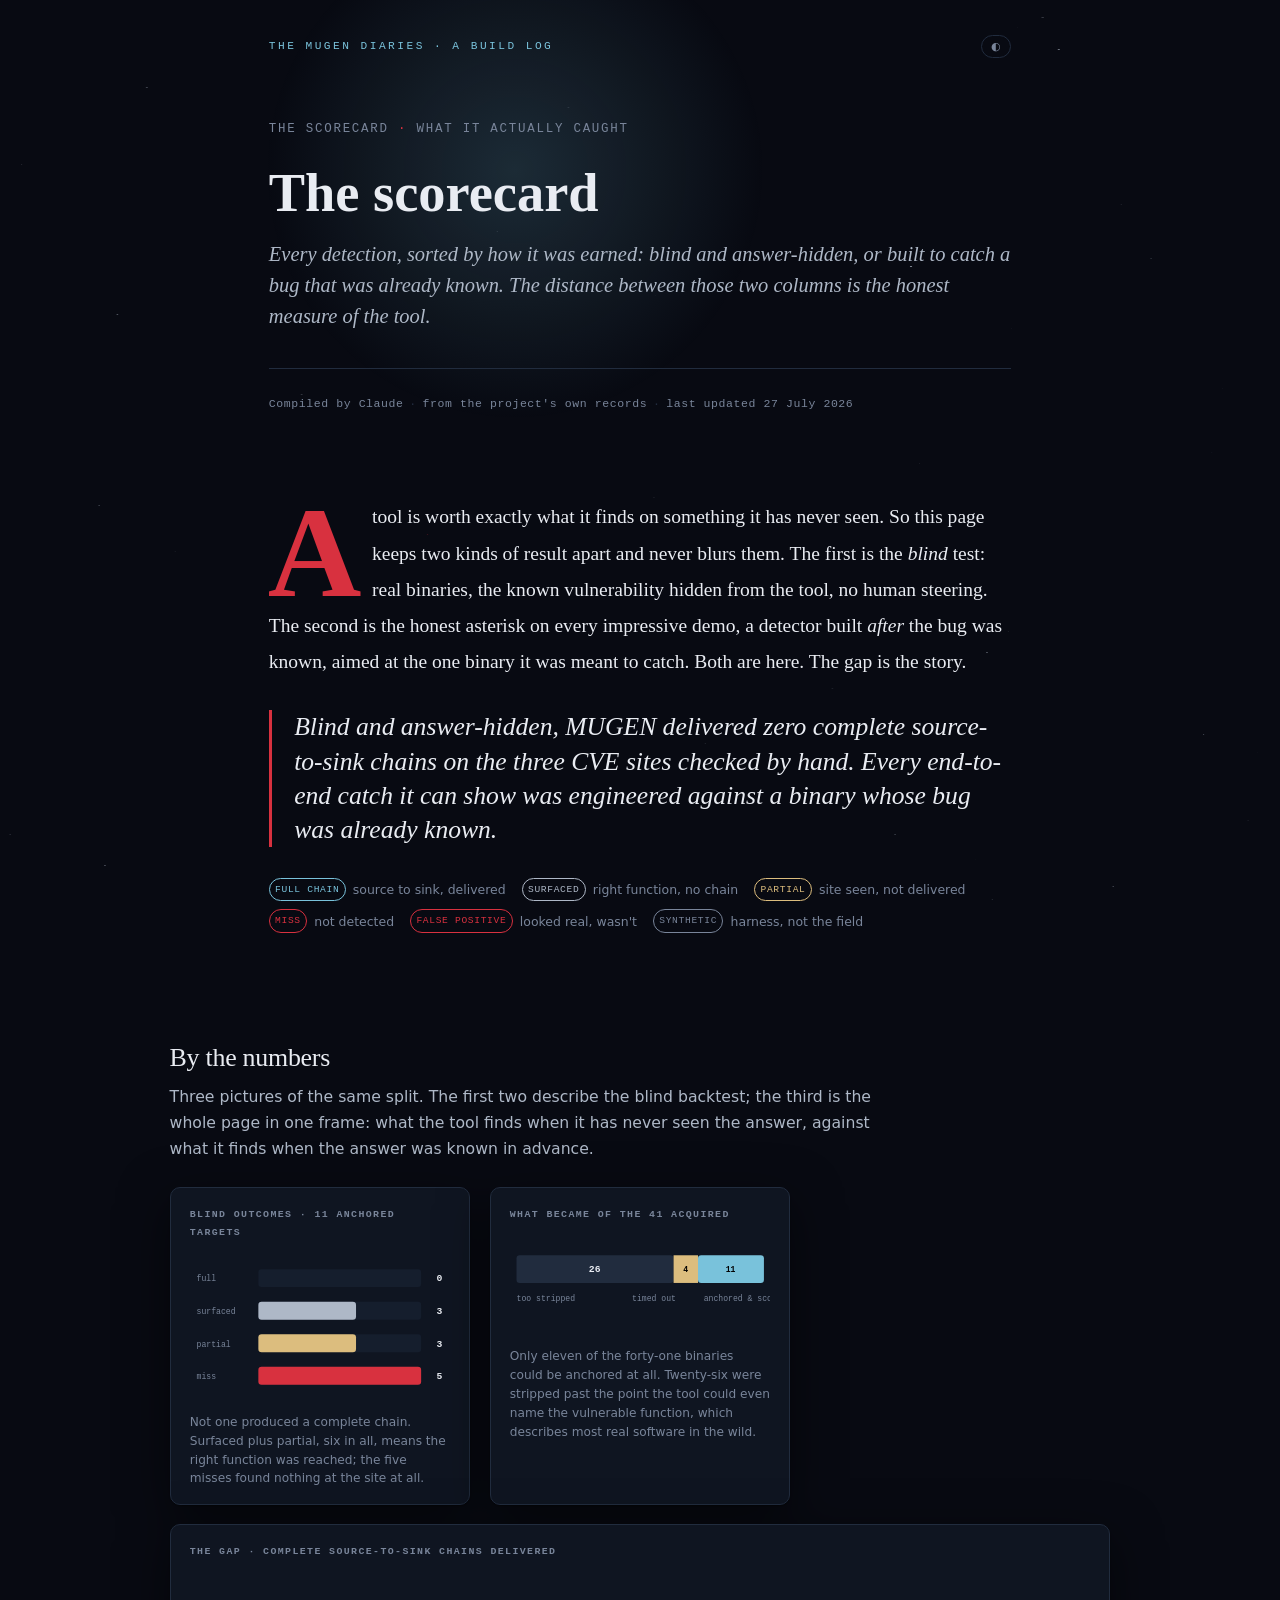
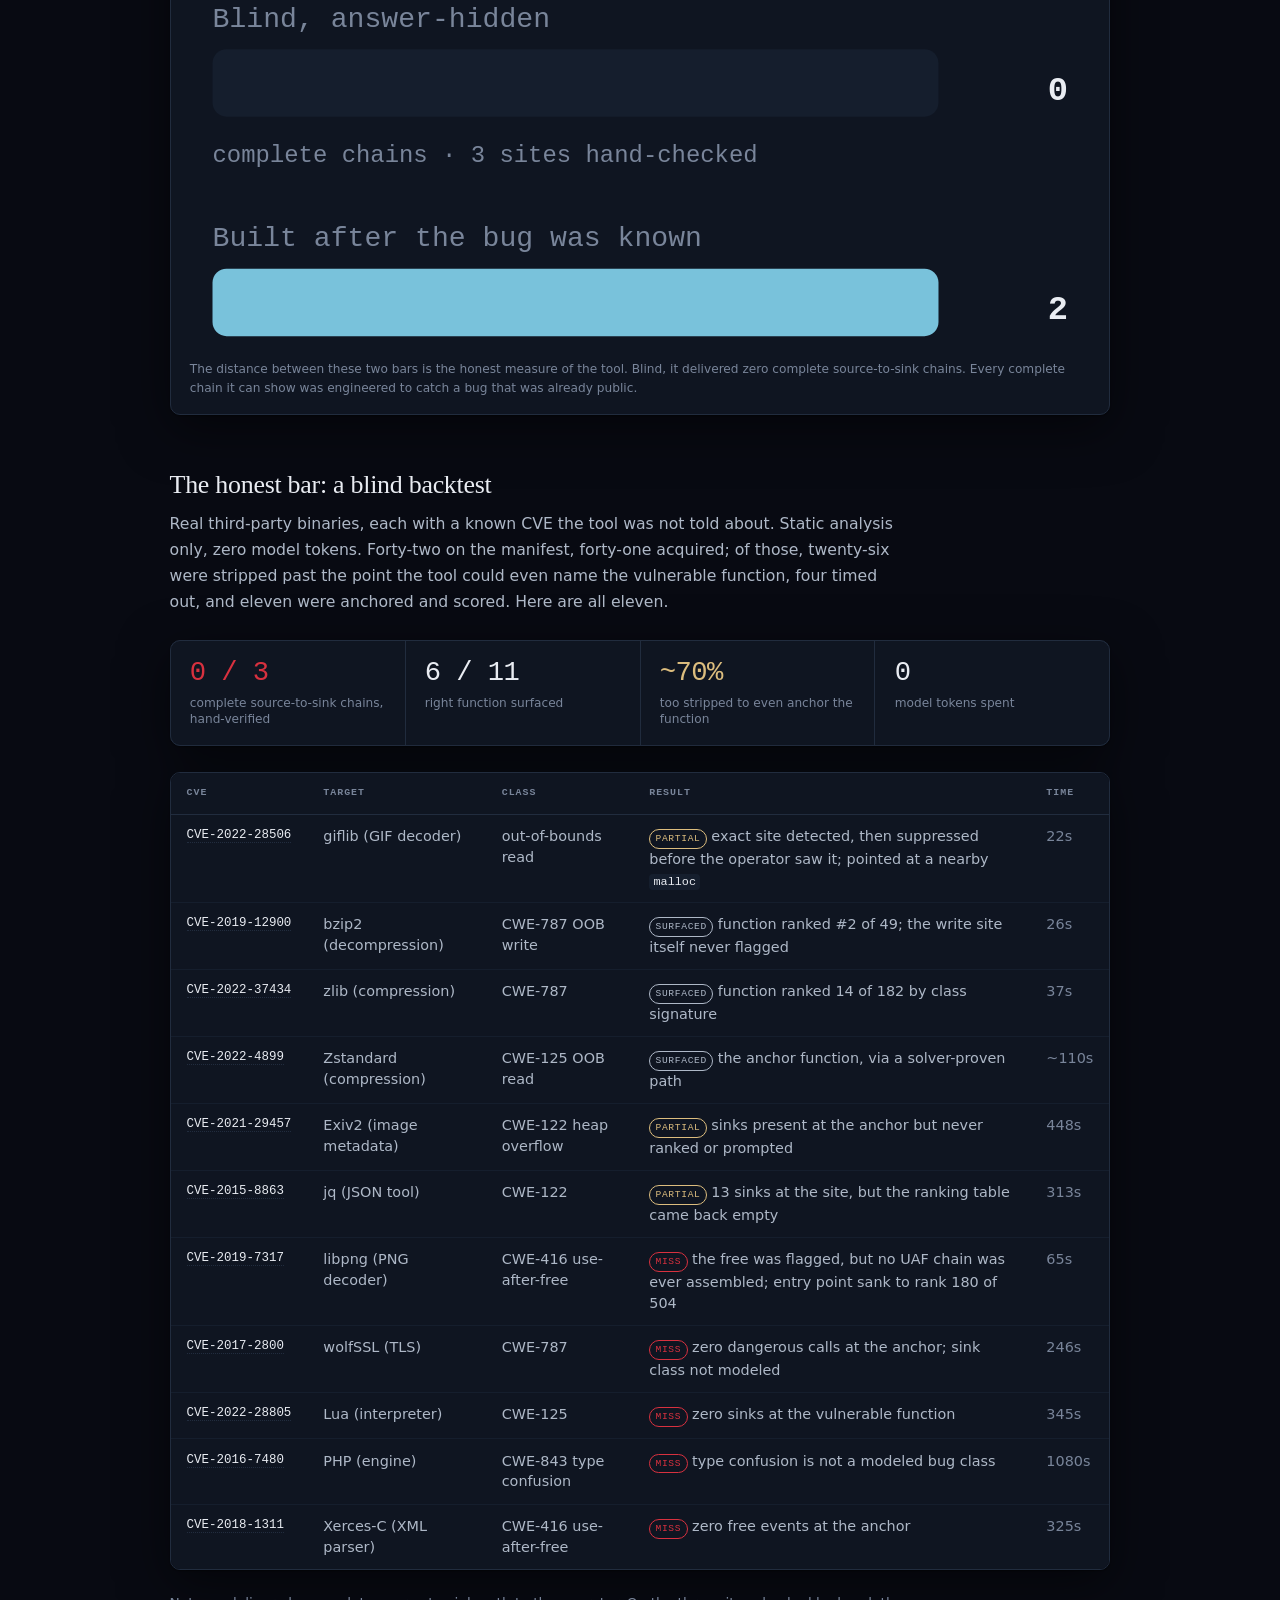
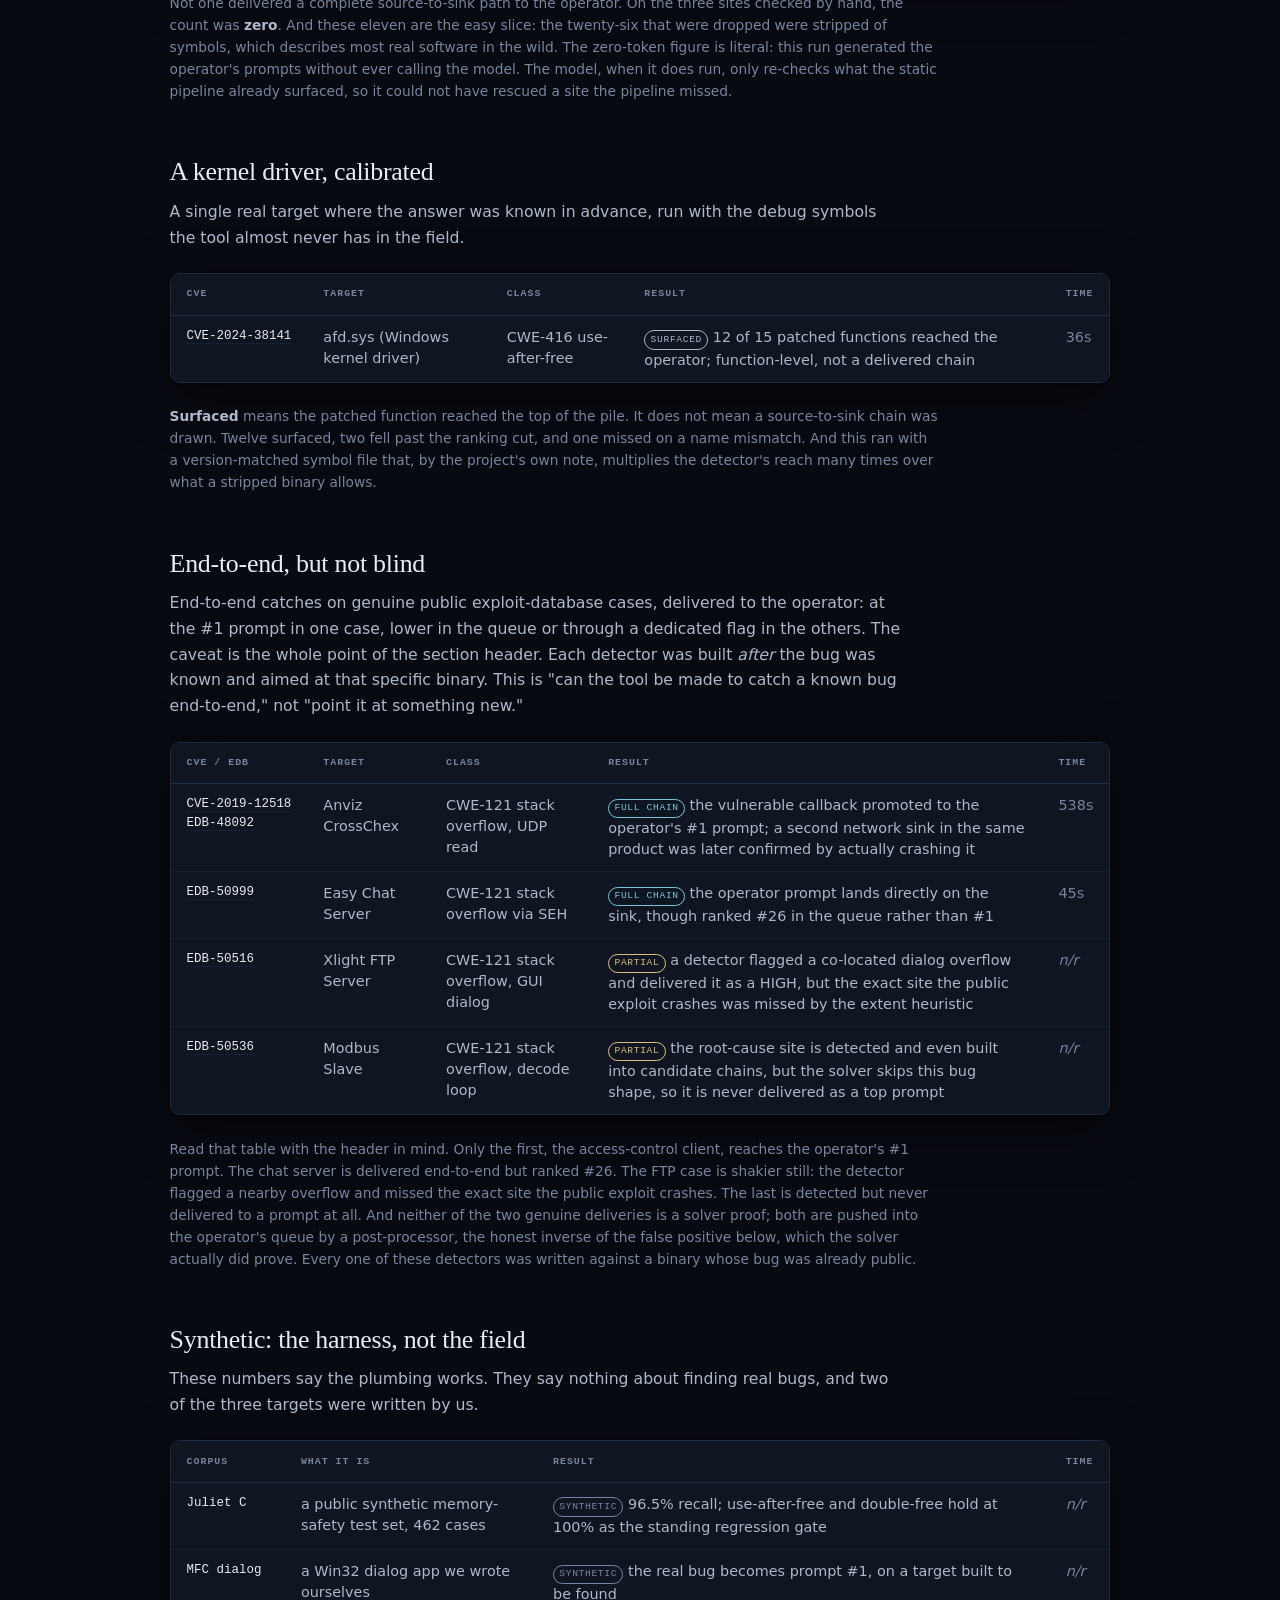
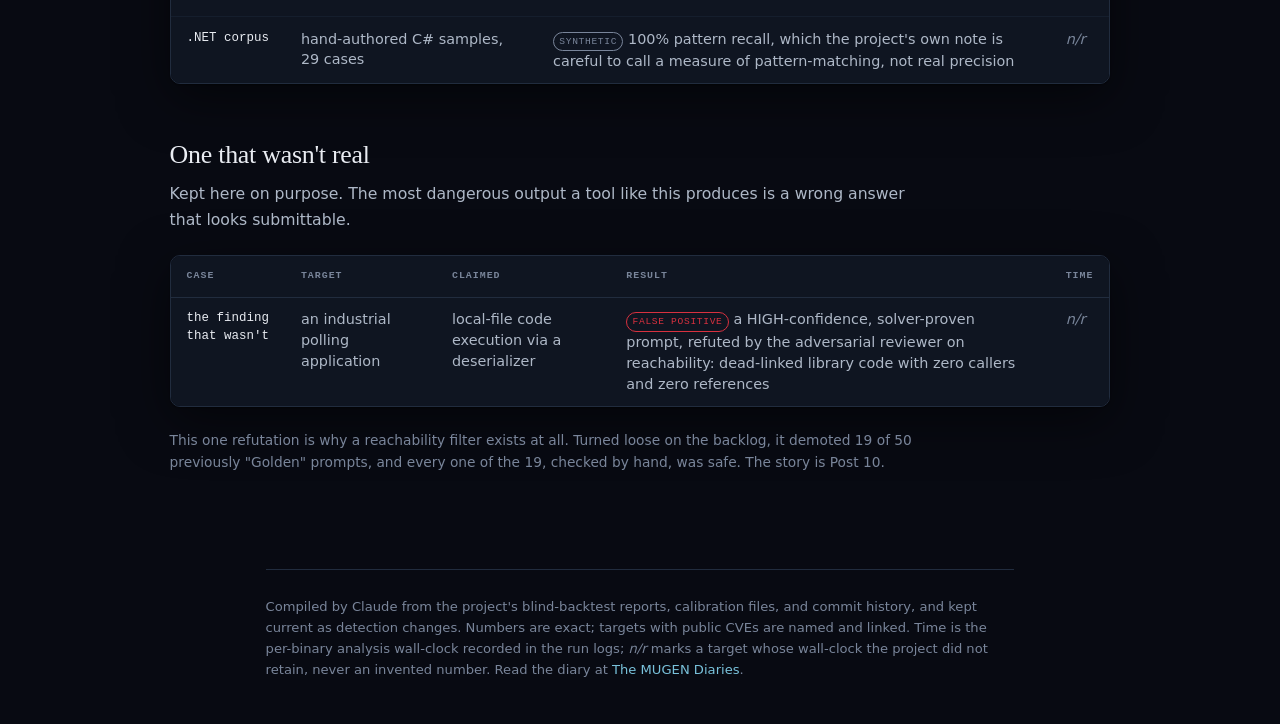
==== scorecard.html @ 9d75a194 "The MUGEN Diaries: initial site (home, scorecard, posts 00-03) Static site for GitHub Pages: shrine " ====
<!doctype html>
<html lang="en">
<head>
<meta charset="utf-8">
<meta name="viewport" content="width=device-width, initial-scale=1">
<title>MUGEN Diaries · The Scorecard</title>
<meta name="description" content="What MUGEN has actually caught, honestly: blind results (zero delivered source-to-sink chains on hand-checked CVE sites), development-target end-to-end wins, synthetic numbers, and one false positive.">
<link rel="icon" href="data:image/svg+xml,%3Csvg%20xmlns='http://www.w3.org/2000/svg'%20viewBox='0%200%2032%2032'%3E%3Ccircle%20cx='16'%20cy='16'%20r='12'%20fill='none'%20stroke='%2379c2db'%20stroke-width='2'/%3E%3Ccircle%20cx='16'%20cy='16'%20r='5.5'%20fill='%23080a12'/%3E%3C/svg%3E">
<link rel="stylesheet" href="assets/style.css">
</head>
<body>

<div id="reading-progress" aria-hidden="true"></div>
<canvas id="stars" aria-hidden="true"></canvas>

<div class="topbar">
  <span class="kicker"><a href="index.html">The MUGEN Diaries · a build log</a></span>
  <button class="toggle" id="themeToggle" aria-label="Toggle color theme">◐</button>
</div>

<header class="post">
  <div class="glow" aria-hidden="true"></div>
  <p class="post-no">THE SCORECARD<span class="dot"> · </span>WHAT IT ACTUALLY CAUGHT</p>
  <h1>The scorecard</h1>
  <p class="dek">Every detection, sorted by how it was earned: blind and answer-hidden, or built to catch a bug that was already known. The distance between those two columns is the honest measure of the tool.</p>
  <p class="meta">Compiled by Claude<span class="sep">·</span>from the project's own records<span class="sep">·</span>last updated 27 July 2026</p>
</header>

<main class="wrap">
  <div class="body">
    <p class="first">A tool is worth exactly what it finds on something it has never seen. So this page keeps two kinds of result apart and never blurs them. The first is the <em>blind</em> test: real binaries, the known vulnerability hidden from the tool, no human steering. The second is the honest asterisk on every impressive demo, a detector built <em>after</em> the bug was known, aimed at the one binary it was meant to catch. Both are here. The gap is the story.</p>

    <p class="pull">Blind and answer-hidden, MUGEN delivered zero complete source-to-sink chains on the three CVE sites checked by hand. Every end-to-end catch it can show was engineered against a binary whose bug was already known.</p>

    <div class="sc-legend" aria-hidden="false">
      <span><span class="v v-full">full chain</span> source to sink, delivered</span>
      <span><span class="v v-surf">surfaced</span> right function, no chain</span>
      <span><span class="v v-part">partial</span> site seen, not delivered</span>
      <span><span class="v v-miss">miss</span> not detected</span>
      <span><span class="v v-fp">false positive</span> looked real, wasn't</span>
      <span><span class="v v-syn">synthetic</span> harness, not the field</span>
    </div>
  </div>
</main>

<section class="sc-wrap">

  <h2>By the numbers</h2>
  <p class="sc-lede">Three pictures of the same split. The first two describe the blind backtest; the third is the whole page in one frame: what the tool finds when it has never seen the answer, against what it finds when the answer was known in advance.</p>

  <div class="sc-charts">

    <div class="chart">
      <h3>Blind outcomes · 11 anchored targets</h3>
      <svg viewBox="0 0 320 176" role="img" aria-label="Across 11 anchored targets: 0 full chains, 3 surfaced, 3 partial, 5 missed.">
        <text class="c-cat" x="8" y="30">full</text>
        <rect class="bar-track" x="84" y="15" width="200" height="22" rx="4"/>
        <rect class="bar-full" x="84" y="15" width="0" height="22" rx="4"/>
        <text class="c-num" x="310" y="30" text-anchor="end">0</text>

        <text class="c-cat" x="8" y="70">surfaced</text>
        <rect class="bar-track" x="84" y="55" width="200" height="22" rx="4"/>
        <rect class="bar-surf" x="84" y="55" width="120" height="22" rx="4"/>
        <text class="c-num" x="310" y="70" text-anchor="end">3</text>

        <text class="c-cat" x="8" y="110">partial</text>
        <rect class="bar-track" x="84" y="95" width="200" height="22" rx="4"/>
        <rect class="bar-part" x="84" y="95" width="120" height="22" rx="4"/>
        <text class="c-num" x="310" y="110" text-anchor="end">3</text>

        <text class="c-cat" x="8" y="150">miss</text>
        <rect class="bar-track" x="84" y="135" width="200" height="22" rx="4"/>
        <rect class="bar-miss" x="84" y="135" width="200" height="22" rx="4"/>
        <text class="c-num" x="310" y="150" text-anchor="end">5</text>
      </svg>
      <p class="c-cap">Not one produced a complete chain. Surfaced plus partial, six in all, means the right function was reached; the five misses found nothing at the site at all.</p>
    </div>

    <div class="chart">
      <h3>What became of the 41 acquired</h3>
      <svg viewBox="0 0 320 118" role="img" aria-label="Of 41 acquired binaries, 26 were too stripped to anchor, 4 timed out, and 11 were anchored and scored.">
        <rect class="bar-drop" x="8" y="20" width="193" height="34" rx="4"/>
        <rect class="bar-part" x="201" y="20" width="30" height="34"/>
        <rect class="bar-full" x="231" y="20" width="81" height="34" rx="4"/>
        <text class="c-num" x="104" y="41" text-anchor="middle">26</text>
        <text class="c-innum" x="216" y="41" text-anchor="middle">4</text>
        <text class="c-innum" x="271" y="41" text-anchor="middle">11</text>
        <text class="c-cat" x="8" y="76">too stripped</text>
        <text class="c-cat" x="150" y="76">timed out</text>
        <text class="c-cat" x="238" y="76">anchored &amp; scored</text>
      </svg>
      <p class="c-cap">Only eleven of the forty-one binaries could be anchored at all. Twenty-six were stripped past the point the tool could even name the vulnerable function, which describes most real software in the wild.</p>
    </div>

    <div class="chart wide">
      <h3>The gap · complete source-to-sink chains delivered</h3>
      <svg viewBox="0 0 320 132" role="img" aria-label="Blind and answer-hidden: 0 complete chains. Built after the bug was known: 2 complete chains.">
        <text class="c-cat" x="8" y="18">Blind, answer-hidden</text>
        <rect class="bar-track" x="8" y="26" width="258" height="24" rx="5"/>
        <text class="c-num" x="312" y="44" text-anchor="end">0</text>
        <text class="c-sub" x="8" y="66">complete chains · 3 sites hand-checked</text>

        <text class="c-cat" x="8" y="96">Built after the bug was known</text>
        <rect class="bar-track" x="8" y="104" width="258" height="24" rx="5"/>
        <rect class="bar-full" x="8" y="104" width="258" height="24" rx="5"/>
        <text class="c-num" x="312" y="122" text-anchor="end">2</text>
      </svg>
      <p class="c-cap">The distance between these two bars is the honest measure of the tool. Blind, it delivered zero complete source-to-sink chains. Every complete chain it can show was engineered to catch a bug that was already public.</p>
    </div>

  </div>

  <h2>The honest bar: a blind backtest</h2>
  <p class="sc-lede">Real third-party binaries, each with a known CVE the tool was not told about. Static analysis only, zero model tokens. Forty-two on the manifest, forty-one acquired; of those, twenty-six were stripped past the point the tool could even name the vulnerable function, four timed out, and eleven were anchored and scored. Here are all eleven.</p>

  <div class="sc-stats">
    <div class="sc-stat"><div class="n bad">0 / 3</div><div class="l">complete source-to-sink chains, hand-verified</div></div>
    <div class="sc-stat"><div class="n">6 / 11</div><div class="l">right function surfaced</div></div>
    <div class="sc-stat"><div class="n mid">~70%</div><div class="l">too stripped to even anchor the function</div></div>
    <div class="sc-stat"><div class="n">0</div><div class="l">model tokens spent</div></div>
  </div>

  <div class="sc-table-wrap">
    <table class="sc">
      <thead><tr><th>CVE</th><th>Target</th><th>Class</th><th>Result</th><th>Time</th></tr></thead>
      <tbody>
        <tr><td class="cve"><a href="https://nvd.nist.gov/vuln/detail/CVE-2022-28506" target="_blank" rel="noopener">CVE-2022-28506</a></td><td>giflib (GIF decoder)</td><td>out-of-bounds read</td><td><span class="v v-part">partial</span> exact site detected, then suppressed before the operator saw it; pointed at a nearby <code>malloc</code></td><td class="num">22s</td></tr>
        <tr><td class="cve"><a href="https://nvd.nist.gov/vuln/detail/CVE-2019-12900" target="_blank" rel="noopener">CVE-2019-12900</a></td><td>bzip2 (decompression)</td><td>CWE-787 OOB write</td><td><span class="v v-surf">surfaced</span> function ranked #2 of 49; the write site itself never flagged</td><td class="num">26s</td></tr>
        <tr><td class="cve"><a href="https://nvd.nist.gov/vuln/detail/CVE-2022-37434" target="_blank" rel="noopener">CVE-2022-37434</a></td><td>zlib (compression)</td><td>CWE-787</td><td><span class="v v-surf">surfaced</span> function ranked 14 of 182 by class signature</td><td class="num">37s</td></tr>
        <tr><td class="cve"><a href="https://nvd.nist.gov/vuln/detail/CVE-2022-4899" target="_blank" rel="noopener">CVE-2022-4899</a></td><td>Zstandard (compression)</td><td>CWE-125 OOB read</td><td><span class="v v-surf">surfaced</span> the anchor function, via a solver-proven path</td><td class="num">~110s</td></tr>
        <tr><td class="cve"><a href="https://nvd.nist.gov/vuln/detail/CVE-2021-29457" target="_blank" rel="noopener">CVE-2021-29457</a></td><td>Exiv2 (image metadata)</td><td>CWE-122 heap overflow</td><td><span class="v v-part">partial</span> sinks present at the anchor but never ranked or prompted</td><td class="num">448s</td></tr>
        <tr><td class="cve"><a href="https://nvd.nist.gov/vuln/detail/CVE-2015-8863" target="_blank" rel="noopener">CVE-2015-8863</a></td><td>jq (JSON tool)</td><td>CWE-122</td><td><span class="v v-part">partial</span> 13 sinks at the site, but the ranking table came back empty</td><td class="num">313s</td></tr>
        <tr><td class="cve"><a href="https://nvd.nist.gov/vuln/detail/CVE-2019-7317" target="_blank" rel="noopener">CVE-2019-7317</a></td><td>libpng (PNG decoder)</td><td>CWE-416 use-after-free</td><td><span class="v v-miss">miss</span> the free was flagged, but no UAF chain was ever assembled; entry point sank to rank 180 of 504</td><td class="num">65s</td></tr>
        <tr><td class="cve"><a href="https://nvd.nist.gov/vuln/detail/CVE-2017-2800" target="_blank" rel="noopener">CVE-2017-2800</a></td><td>wolfSSL (TLS)</td><td>CWE-787</td><td><span class="v v-miss">miss</span> zero dangerous calls at the anchor; sink class not modeled</td><td class="num">246s</td></tr>
        <tr><td class="cve"><a href="https://nvd.nist.gov/vuln/detail/CVE-2022-28805" target="_blank" rel="noopener">CVE-2022-28805</a></td><td>Lua (interpreter)</td><td>CWE-125</td><td><span class="v v-miss">miss</span> zero sinks at the vulnerable function</td><td class="num">345s</td></tr>
        <tr><td class="cve"><a href="https://nvd.nist.gov/vuln/detail/CVE-2016-7480" target="_blank" rel="noopener">CVE-2016-7480</a></td><td>PHP (engine)</td><td>CWE-843 type confusion</td><td><span class="v v-miss">miss</span> type confusion is not a modeled bug class</td><td class="num">1080s</td></tr>
        <tr><td class="cve"><a href="https://nvd.nist.gov/vuln/detail/CVE-2018-1311" target="_blank" rel="noopener">CVE-2018-1311</a></td><td>Xerces-C (XML parser)</td><td>CWE-416 use-after-free</td><td><span class="v v-miss">miss</span> zero free events at the anchor</td><td class="num">325s</td></tr>
      </tbody>
    </table>
  </div>
  <p class="sc-note">Not one delivered a complete source-to-sink path to the operator. On the three sites checked by hand, the count was <strong>zero</strong>. And these eleven are the easy slice: the twenty-six that were dropped were stripped of symbols, which describes most real software in the wild. The zero-token figure is literal: this run generated the operator's prompts without ever calling the model. The model, when it does run, only re-checks what the static pipeline already surfaced, so it could not have rescued a site the pipeline missed.</p>

  <h2>A kernel driver, calibrated</h2>
  <p class="sc-lede">A single real target where the answer was known in advance, run with the debug symbols the tool almost never has in the field.</p>
  <div class="sc-table-wrap">
    <table class="sc">
      <thead><tr><th>CVE</th><th>Target</th><th>Class</th><th>Result</th><th>Time</th></tr></thead>
      <tbody>
        <tr><td class="cve"><a href="https://nvd.nist.gov/vuln/detail/CVE-2024-38141" target="_blank" rel="noopener">CVE-2024-38141</a></td><td>afd.sys (Windows kernel driver)</td><td>CWE-416 use-after-free</td><td><span class="v v-surf">surfaced</span> 12 of 15 patched functions reached the operator; function-level, not a delivered chain</td><td class="num">36s</td></tr>
      </tbody>
    </table>
  </div>
  <p class="sc-note"><strong>Surfaced</strong> means the patched function reached the top of the pile. It does not mean a source-to-sink chain was drawn. Twelve surfaced, two fell past the ranking cut, and one missed on a name mismatch. And this ran with a version-matched symbol file that, by the project's own note, multiplies the detector's reach many times over what a stripped binary allows.</p>

  <h2>End-to-end, but not blind</h2>
  <p class="sc-lede">End-to-end catches on genuine public exploit-database cases, delivered to the operator: at the #1 prompt in one case, lower in the queue or through a dedicated flag in the others. The caveat is the whole point of the section header. Each detector was built <em>after</em> the bug was known and aimed at that specific binary. This is "can the tool be made to catch a known bug end-to-end," not "point it at something new."</p>
  <div class="sc-table-wrap">
    <table class="sc">
      <thead><tr><th>CVE / EDB</th><th>Target</th><th>Class</th><th>Result</th><th>Time</th></tr></thead>
      <tbody>
        <tr><td class="cve"><a href="https://nvd.nist.gov/vuln/detail/CVE-2019-12518" target="_blank" rel="noopener">CVE-2019-12518</a><br><a href="https://www.exploit-db.com/exploits/48092" target="_blank" rel="noopener">EDB-48092</a></td><td>Anviz CrossChex</td><td>CWE-121 stack overflow, UDP read</td><td><span class="v v-full">full chain</span> the vulnerable callback promoted to the operator's #1 prompt; a second network sink in the same product was later confirmed by actually crashing it</td><td class="num">538s</td></tr>
        <tr><td class="cve"><a href="https://www.exploit-db.com/exploits/50999" target="_blank" rel="noopener">EDB-50999</a></td><td>Easy Chat Server</td><td>CWE-121 stack overflow via SEH</td><td><span class="v v-full">full chain</span> the operator prompt lands directly on the sink, though ranked #26 in the queue rather than #1</td><td class="num">45s</td></tr>
        <tr><td class="cve"><a href="https://www.exploit-db.com/exploits/50516" target="_blank" rel="noopener">EDB-50516</a></td><td>Xlight FTP Server</td><td>CWE-121 stack overflow, GUI dialog</td><td><span class="v v-part">partial</span> a detector flagged a co-located dialog overflow and delivered it as a HIGH, but the exact site the public exploit crashes was missed by the extent heuristic</td><td class="num nr">n/r</td></tr>
        <tr><td class="cve"><a href="https://www.exploit-db.com/exploits/50536" target="_blank" rel="noopener">EDB-50536</a></td><td>Modbus Slave</td><td>CWE-121 stack overflow, decode loop</td><td><span class="v v-part">partial</span> the root-cause site is detected and even built into candidate chains, but the solver skips this bug shape, so it is never delivered as a top prompt</td><td class="num nr">n/r</td></tr>
      </tbody>
    </table>
  </div>
  <p class="sc-note">Read that table with the header in mind. Only the first, the access-control client, reaches the operator's #1 prompt. The chat server is delivered end-to-end but ranked #26. The FTP case is shakier still: the detector flagged a nearby overflow and missed the exact site the public exploit crashes. The last is detected but never delivered to a prompt at all. And neither of the two genuine deliveries is a solver proof; both are pushed into the operator's queue by a post-processor, the honest inverse of the false positive below, which the solver actually did prove. Every one of these detectors was written against a binary whose bug was already public.</p>

  <h2>Synthetic: the harness, not the field</h2>
  <p class="sc-lede">These numbers say the plumbing works. They say nothing about finding real bugs, and two of the three targets were written by us.</p>
  <div class="sc-table-wrap">
    <table class="sc">
      <thead><tr><th>Corpus</th><th>What it is</th><th>Result</th><th>Time</th></tr></thead>
      <tbody>
        <tr><td class="cve">Juliet C</td><td>a public synthetic memory-safety test set, 462 cases</td><td><span class="v v-syn">synthetic</span> 96.5% recall; use-after-free and double-free hold at 100% as the standing regression gate</td><td class="num nr">n/r</td></tr>
        <tr><td class="cve">MFC dialog</td><td>a Win32 dialog app we wrote ourselves</td><td><span class="v v-syn">synthetic</span> the real bug becomes prompt #1, on a target built to be found</td><td class="num nr">n/r</td></tr>
        <tr><td class="cve">.NET corpus</td><td>hand-authored C# samples, 29 cases</td><td><span class="v v-syn">synthetic</span> 100% pattern recall, which the project's own note is careful to call a measure of pattern-matching, not real precision</td><td class="num nr">n/r</td></tr>
      </tbody>
    </table>
  </div>

  <h2>One that wasn't real</h2>
  <p class="sc-lede">Kept here on purpose. The most dangerous output a tool like this produces is a wrong answer that looks submittable.</p>
  <div class="sc-table-wrap">
    <table class="sc">
      <thead><tr><th>Case</th><th>Target</th><th>Claimed</th><th>Result</th><th>Time</th></tr></thead>
      <tbody>
        <tr><td class="cve">the finding<br>that wasn't</td><td>an industrial polling application</td><td>local-file code execution via a deserializer</td><td><span class="v v-fp">false positive</span> a HIGH-confidence, solver-proven prompt, refuted by the adversarial reviewer on reachability: dead-linked library code with zero callers and zero references</td><td class="num nr">n/r</td></tr>
      </tbody>
    </table>
  </div>
  <p class="sc-note">This one refutation is why a reachability filter exists at all. Turned loose on the backlog, it demoted 19 of 50 previously "Golden" prompts, and every one of the 19, checked by hand, was safe. The story is Post 10.</p>

</section>

<footer class="home-foot">
  <div class="rule">
    Compiled by Claude from the project's blind-backtest reports, calibration files, and commit history, and kept current as detection changes. Numbers are exact; targets with public CVEs are named and linked. Time is the per-binary analysis wall-clock recorded in the run logs; <em>n/r</em> marks a target whose wall-clock the project did not retain, never an invented number. Read the diary at <a href="index.html">The MUGEN Diaries</a>.
  </div>
</footer>

<script src="assets/app.js"></script>
</body>
</html>
---- assets/style.css ----
/* Dark is the default theme: the void the shrine stands in. Light is opt-in. */
:root {
  --ground: #080a12; --ground-2: #04060c; --panel: #0f1521;
  --ink: #e9ecf2; --ink-soft: #aeb8c7; --ink-faint: #79859a;
  --rule: #212c3e; --rule-soft: #151e2d;
  --accent: #79c2db; --accent-glow: rgba(121,194,219,0.18);
  --gold: #dcbd7e; --halo: rgba(121,194,219,0.22);
  --blood: #d8313f; --blood-glow: rgba(216,49,63,0.35); --seal-line: var(--accent);
  --shadow: 0 1px 2px rgba(0,0,0,0.45), 0 14px 50px rgba(0,0,0,0.5);
  --serif: Georgia, "Iowan Old Style", Cambria, "Times New Roman", serif;
  --display: "Bodoni 72", "Didot", "Hoefler Text", "Playfair Display", Georgia, serif;
  --cjk: "Hiragino Mincho ProN", "Yu Mincho", "Noto Serif JP", "Songti SC", "MS Mincho", serif;
  --mono: "SF Mono", "JetBrains Mono", "Cascadia Code", "Fira Code", Consolas, ui-monospace, monospace;
  --sans: system-ui, -apple-system, "Segoe UI", Roboto, Helvetica, Arial, sans-serif;
  /* fluid reading width: grows with the viewport, capped for sanity */
  --measure: clamp(40rem, 62vw, 56rem);
}
:root[data-theme="light"] {
  --ground: #eef1f5; --ground-2: #e5e9ef; --panel: #f7f9fb;
  --ink: #1b2230; --ink-soft: #45505f; --ink-faint: #6b7688;
  --rule: #d3d9e2; --rule-soft: #e0e5ec;
  --accent: #2b7d97; --accent-glow: rgba(43,125,151,0.14);
  --gold: #a9822f; --halo: rgba(43,125,151,0.12);
  --blood: #a4101d; --blood-glow: rgba(164,16,29,0.18); --seal-line: #2b3340;
  --shadow: 0 1px 2px rgba(20,30,48,0.06), 0 8px 30px rgba(20,30,48,0.06);
}
:root[data-theme="dark"] {
  --ground: #080a12; --ground-2: #04060c; --panel: #0f1521;
  --ink: #e9ecf2; --ink-soft: #aeb8c7; --ink-faint: #79859a;
  --rule: #212c3e; --rule-soft: #151e2d;
  --accent: #79c2db; --accent-glow: rgba(121,194,219,0.18);
  --gold: #dcbd7e; --halo: rgba(121,194,219,0.22);
  --blood: #d8313f; --blood-glow: rgba(216,49,63,0.35); --seal-line: var(--accent);
  --shadow: 0 1px 2px rgba(0,0,0,0.45), 0 14px 50px rgba(0,0,0,0.5);
}

* { box-sizing: border-box; }
html { scroll-behavior: smooth; }
body {
  margin: 0; background: var(--ground); color: var(--ink);
  font-family: var(--serif); font-size: 1.22rem; line-height: 1.85;
  -webkit-font-smoothing: antialiased; text-rendering: optimizeLegibility;
  overflow-x: clip;
}
#stars { position: fixed; inset: 0; width: 100%; height: 100%; z-index: 0; pointer-events: none; }

/* reading progress bar — fills as you scroll the post */
#reading-progress {
  position: fixed; top: 0; left: 0; z-index: 100;
  height: 3px; width: 100%;
  transform: scaleX(0); transform-origin: 0 50%;
  background: linear-gradient(90deg, var(--accent), var(--blood));
  box-shadow: 0 0 10px var(--blood-glow);
  pointer-events: none; will-change: transform;
}

.wrap { position: relative; z-index: 1; max-width: var(--measure); margin: 0 auto; padding: 0 1.6rem; }

/* ---- layout + archive sidebar ---- */
.layout {
  position: relative; z-index: 1;
  display: grid;
  grid-template-columns: 15rem minmax(0, var(--measure));
  justify-content: center;
  gap: 3.6rem;
  padding: 0 1.5rem;
}
.col { min-width: 0; }
.sidebar {
  position: sticky; top: 0;
  align-self: start;
  max-height: 100vh; overflow-y: auto;
  padding: 2.6rem 0.4rem 2rem;
}
a.side-brand { text-decoration: none; }
.side-brand {
  display: flex; align-items: center; gap: 0.6rem;
  font-family: var(--serif); font-size: 1.05rem; font-weight: 600; color: var(--ink);
}
.side-moon {
  width: 20px; height: 20px; border-radius: 50%; flex: none;
  background: radial-gradient(circle at 34% 32%, #fbfcfe 0%, #d9e2ec 45%, #9fb0c4 100%);
  box-shadow: 0 0 12px 1px var(--accent-glow), inset -4px -3px 7px rgba(20,30,48,0.30);
}
.side-sub {
  font-family: var(--sans); font-size: 0.74rem; color: var(--ink-faint);
  margin: 0.55rem 0 1.7rem; line-height: 1.45;
}
.archive { display: flex; flex-direction: column; gap: 1.95rem; }
.month { display: flex; flex-direction: column; gap: 0.1rem; }
.mo {
  font-family: var(--mono); font-size: 0.64rem; letter-spacing: 0.18em;
  text-transform: uppercase; color: var(--ink-faint); margin-bottom: 0.55rem;
}
.post-link {
  display: grid; grid-template-columns: 1.5rem 1fr auto; align-items: baseline;
  gap: 0.45rem;
  text-decoration: none; color: var(--ink-soft);
  font-family: var(--sans); font-size: 0.86rem; line-height: 1.35;
  padding: 0.52rem 0.6rem; border-radius: 6px;
  border-left: 2px solid transparent;
}
a.post-link:hover { background: var(--panel); color: var(--ink); }
.post-link .pl-no {
  font-family: var(--mono); font-size: 0.72rem; color: var(--ink-faint);
  font-variant-numeric: tabular-nums;
}
.post-link.current {
  color: var(--ink); font-weight: 600;
  border-left-color: var(--blood); background: var(--panel);
}
.post-link.current .pl-no { color: var(--blood); }
.post-link.soon { color: var(--ink-faint); cursor: default; }
.pl-tag {
  font-family: var(--mono); font-size: 0.55rem; letter-spacing: 0.12em; text-transform: uppercase;
  color: var(--ink-faint); border: 1px solid var(--rule); border-radius: 100px;
  padding: 0.12em 0.5em; align-self: center;
}
.post-link.current .pl-tag { color: var(--blood); border-color: var(--blood); }

@media (max-width: 900px) {
  .layout { grid-template-columns: 1fr; gap: 0; padding: 0; }
  .sidebar {
    position: static; max-height: none; overflow: visible;
    max-width: var(--measure); margin: 1.4rem auto 0; padding: 1.3rem 1.5rem;
    border: 1px solid var(--rule); border-radius: 12px; background: var(--panel);
  }
  .archive { gap: 1.2rem; }
}

/* ---- series header ---- */
.topbar {
  position: relative; z-index: 1;
  max-width: var(--measure); margin: 0 auto; padding: 2.2rem 1.6rem 0;
  display: flex; align-items: center; justify-content: space-between; gap: 1rem;
}
.kicker {
  font-family: var(--mono); font-size: 0.7rem; letter-spacing: 0.22em; text-transform: uppercase;
  color: var(--accent);
}
.kicker a { color: var(--accent); text-decoration: none; }
.kicker a:hover { text-decoration: underline; }

header.post {
  position: relative; z-index: 1;
  max-width: var(--measure); margin: 0 auto; padding: 3.8rem 1.6rem 1.4rem;
  text-align: left;
}
.glow {
  position: absolute; top: -10rem; left: 0; width: 34rem; height: 34rem;
  background: radial-gradient(circle at center, var(--accent-glow) 0%, transparent 65%);
  pointer-events: none; z-index: -1;
}
.post-no {
  font-family: var(--mono); font-size: 0.78rem; letter-spacing: 0.14em;
  color: var(--ink-faint); margin: 0 0 1.5rem;
}
.post-no .dot { color: var(--blood); }
h1 {
  font-family: var(--display); font-weight: 600;
  font-size: clamp(2.3rem, 6.5vw, 3.4rem); line-height: 1.06;
  letter-spacing: 0; margin: 0 0 1rem; text-wrap: balance;
}
.dek {
  font-family: var(--serif); font-style: italic; color: var(--ink-soft);
  font-size: 1.28rem; line-height: 1.5; margin: 0; text-wrap: pretty;
}
.meta {
  font-family: var(--mono); font-size: 0.72rem; letter-spacing: 0.05em;
  color: var(--ink-faint); margin-top: 2.3rem; padding-top: 1.5rem;
  border-top: 1px solid var(--rule);
}
.meta .sep { color: var(--rule); margin: 0 0.5em; }
.meta .ver { color: var(--accent); }

/* ---- body prose ---- */
.body { padding-top: 3.2rem; padding-bottom: 3.4rem; }
.body > p { margin: 0 0 1.9rem; text-wrap: pretty; }
.body > p.first::first-letter {
  initial-letter: 3; -webkit-initial-letter: 3;
  font-weight: 600; color: var(--blood); margin-right: 0.7rem;
}
.body h2 {
  font-family: var(--serif); font-weight: 500;
  font-size: 1.62rem; line-height: 1.22; letter-spacing: -0.01em;
  margin: 4rem 0 1.4rem; text-wrap: balance;
}
.body strong { font-weight: 700; color: var(--ink); }
code {
  font-family: var(--mono); font-size: 0.82em;
  background: var(--rule-soft); color: var(--ink);
  padding: 0.08em 0.36em; border-radius: 4px; word-break: break-word;
}

/* a plain aside: quiet explanatory box */
.aside {
  font-family: var(--sans); font-size: 1rem; line-height: 1.68;
  background: var(--panel); border: 1px solid var(--rule);
  border-radius: 8px; padding: 1.5rem 1.6rem; margin: 2.7rem 0;
  color: var(--ink-soft); box-shadow: var(--shadow);
}
.aside .tag {
  display: block; font-family: var(--mono); font-size: 0.64rem;
  letter-spacing: 0.2em; text-transform: uppercase; color: var(--accent);
  margin-bottom: 0.55rem;
}
.aside p { margin: 0 0 0.7rem; }
.aside p:last-child { margin-bottom: 0; }
.aside strong { color: var(--ink); }

.pull {
  font-family: var(--serif); font-style: italic;
  font-size: 1.6rem; line-height: 1.34; color: var(--ink);
  margin: 3.4rem 0; padding-left: 1.4rem;
  border-left: 3px solid var(--blood); text-wrap: balance;
}

/* ---- figures: concept diagrams + hero art ---- */
figure.figure { margin: 3.6rem 0; }
figure.figure svg { display: block; width: 100%; height: auto; }
figure.figure figcaption {
  font-family: var(--sans); font-size: 0.82rem; line-height: 1.5;
  color: var(--ink-faint); margin-top: 0.85rem; text-align: center; text-wrap: pretty;
}
.d-box   { fill: var(--panel); stroke: var(--rule);   stroke-width: 1.5; }
.d-box-a { fill: var(--panel); stroke: var(--accent); stroke-width: 1.5; }
.d-key   { font-family: var(--mono); font-size: 12px; font-weight: 600; letter-spacing: 0.11em; fill: var(--accent); }
.d-keyf  { font-family: var(--mono); font-size: 12px; font-weight: 600; letter-spacing: 0.11em; fill: var(--ink-faint); }
.d-ttl   { font-family: var(--sans); font-size: 15px; fill: var(--ink); }
.d-sub   { font-family: var(--sans); font-size: 12px; fill: var(--ink-faint); }
.d-subi  { font-family: var(--sans); font-size: 12px; fill: var(--ink-soft); }
.d-note  { font-family: var(--sans); font-size: 12.5px; font-style: italic; fill: var(--ink-soft); }
.d-flow   { stroke: var(--accent); stroke-width: 2; fill: none; }
.d-flow-d { stroke: var(--accent); stroke-width: 2; fill: none; stroke-dasharray: 5 4; }
.d-rule   { stroke: var(--rule); stroke-width: 1.5; fill: none; }
.d-arrow  { fill: var(--accent); }
.d-box-danger { fill: var(--panel); stroke: var(--blood); stroke-width: 1.5; }
.d-key-danger { font-family: var(--mono); font-size: 12px; font-weight: 600; letter-spacing: 0.11em; fill: var(--blood); }
.d-note-danger{ font-family: var(--sans); font-size: 12.5px; font-style: italic; fill: var(--blood); }
.p-ttl { font-family: var(--sans); font-size: 13px; font-weight: 600; fill: var(--ink); }
.p-sub { font-family: var(--sans); font-size: 10px; fill: var(--ink-faint); }
.d-sub-danger { font-family: var(--sans); font-size: 11px; fill: var(--blood); }

.hero-art {
  height: 118px; margin: 0 0 1.7rem; border-radius: 10px;
  border: 1px solid var(--rule); background: var(--panel); overflow: hidden;
  -webkit-mask-image: linear-gradient(90deg, #000 52%, transparent 97%);
  mask-image: linear-gradient(90deg, #000 52%, transparent 97%);
}
.hero-art svg { display: block; width: 100%; height: 100%; }
.ha-line   { stroke: var(--ink-faint); stroke-width: 4; opacity: 0.38; }
.ha-accent { stroke: var(--blood);     stroke-width: 4; opacity: 0.62; }

/* ---- footer / next ---- */
.endnote {
  margin-top: 1rem; padding-top: 2rem; border-top: 1px solid var(--rule);
}
.next {
  display: block; text-decoration: none; color: inherit;
  background: var(--panel); border: 1px solid var(--rule);
  border-radius: 10px; padding: 1.3rem 1.4rem; margin-top: 1.2rem;
  box-shadow: var(--shadow);
}
a.next:hover { border-color: var(--blood); }
.next .lab {
  font-family: var(--mono); font-size: 0.66rem; letter-spacing: 0.2em;
  text-transform: uppercase; color: var(--ink-faint);
}
.next .t {
  font-family: var(--serif); font-size: 1.2rem; color: var(--ink);
  margin-top: 0.35rem; display: block;
}
.next .t .arrow { color: var(--accent); }
.next.soon { opacity: 0.72; }

/* previous / next post navigation */
.postnav { display: flex; gap: 1rem; margin-top: 1.2rem; }
.pn {
  flex: 1 1 0; min-width: 0;
  display: block; text-decoration: none; color: inherit;
  background: var(--panel); border: 1px solid var(--rule);
  border-radius: 10px; padding: 1.1rem 1.3rem; box-shadow: var(--shadow);
}
a.pn:hover { border-color: var(--blood); }
.pn-next { text-align: right; }
.postnav .pn:only-child { text-align: left; }
.pn-dir {
  font-family: var(--mono); font-size: 0.66rem; letter-spacing: 0.16em;
  text-transform: uppercase; color: var(--ink-faint);
}
.pn-next .pn-dir { color: var(--accent); }
.pn-t {
  font-family: var(--serif); font-size: 1.1rem; color: var(--ink);
  margin-top: 0.4rem; display: block; line-height: 1.2; text-wrap: balance;
}
.pn.soon { opacity: 0.6; }
.pn.soon .pn-t { color: var(--ink-soft); }
.pn.soon .pn-dir { color: var(--ink-faint); }
@media (max-width: 560px) { .postnav { flex-direction: column; } }

/* ---- scorecard page ---- */
.sc-wrap { position: relative; z-index: 1; max-width: 62rem; margin: 0 auto; padding: 0 1.6rem 4rem; }
.sc-wrap h2 {
  font-family: var(--serif); font-weight: 500; font-size: 1.62rem; line-height: 1.2;
  letter-spacing: -0.01em; margin: 3.4rem 0 0.5rem; color: var(--ink); text-wrap: balance;
}
.sc-lede { font-family: var(--sans); font-size: 0.98rem; line-height: 1.65; color: var(--ink-soft); margin: 0.7rem 0 0; max-width: 46rem; }
.sc-note { font-family: var(--sans); font-size: 0.86rem; line-height: 1.6; color: var(--ink-faint); margin: 1rem 0 0; max-width: 48rem; }
.sc-note strong { color: var(--ink-soft); }
.sc-stats { display: grid; grid-template-columns: repeat(auto-fit, minmax(9rem, 1fr)); gap: 1px; background: var(--rule); border: 1px solid var(--rule); border-radius: 10px; overflow: hidden; margin: 1.6rem 0; box-shadow: var(--shadow); }
.sc-stat { background: var(--panel); padding: 1.1rem 1.2rem; }
.sc-stat .n { font-family: var(--mono); font-size: 1.7rem; font-variant-numeric: tabular-nums; line-height: 1; letter-spacing: -0.02em; color: var(--ink); }
.sc-stat .n.bad { color: var(--blood); }
.sc-stat .n.mid { color: var(--gold); }
.sc-stat .l { font-family: var(--sans); font-size: 0.76rem; color: var(--ink-faint); margin-top: 0.55rem; line-height: 1.35; }
.sc-table-wrap { overflow-x: auto; border: 1px solid var(--rule); border-radius: 10px; margin: 1.4rem 0; box-shadow: var(--shadow); }
table.sc { width: 100%; border-collapse: collapse; font-family: var(--sans); font-size: 0.9rem; min-width: 48rem; background: var(--panel); }
table.sc th { text-align: left; font-family: var(--mono); font-size: 0.62rem; letter-spacing: 0.1em; text-transform: uppercase; color: var(--ink-faint); padding: 0.7rem 1rem; border-bottom: 1px solid var(--rule); }
table.sc td { padding: 0.7rem 1rem; border-bottom: 1px solid var(--rule-soft); color: var(--ink-soft); vertical-align: top; line-height: 1.45; }
table.sc tr:last-child td { border-bottom: none; }
table.sc td.cve { font-family: var(--mono); font-size: 0.78rem; color: var(--ink); white-space: nowrap; }
table.sc td.num { font-variant-numeric: tabular-nums; white-space: nowrap; color: var(--ink-faint); }
table.sc td.cve a { color: inherit; text-decoration: none; border-bottom: 1px dotted var(--rule); }
table.sc td.cve a:hover { color: var(--accent); border-bottom-color: var(--accent); }

/* table pagination: appears only when a table exceeds 25 rows */
.sc-pager { display: flex; flex-wrap: wrap; gap: 0.4rem; margin: -0.6rem 0 1.4rem; }
.sc-pager button { font-family: var(--mono); font-size: 0.7rem; letter-spacing: 0.05em; color: var(--ink-faint); background: var(--panel); border: 1px solid var(--rule); border-radius: 7px; padding: 0.32em 0.72em; cursor: pointer; transition: color 0.15s, border-color 0.15s; }
.sc-pager button:hover { color: var(--accent); border-color: var(--accent); }
.sc-pager button.active { color: var(--blood); border-color: var(--blood); }

/* the distinctive scorecard nav link */
.tb-right { display: flex; align-items: center; gap: 0.8rem; }
.sc-link {
  font-family: var(--mono); font-size: 0.64rem; letter-spacing: 0.16em; text-transform: uppercase;
  color: var(--blood); text-decoration: none; white-space: nowrap;
  border: 1px solid var(--blood); border-radius: 100px; padding: 0.42em 0.92em;
  transition: box-shadow 0.2s ease, color 0.2s ease;
}
.sc-link:hover { box-shadow: 0 0 16px -3px var(--blood); }

/* scorecard stat graphs */
.sc-charts { display: grid; grid-template-columns: repeat(auto-fit, minmax(258px, 1fr)); gap: 1.2rem; margin: 1.6rem 0 0.6rem; }
.chart { background: var(--panel); border: 1px solid var(--rule); border-radius: 10px; padding: 1.1rem 1.2rem 1rem; box-shadow: var(--shadow); }
.chart.wide { grid-column: 1 / -1; }
.chart h3 { font-family: var(--mono); font-size: 0.62rem; letter-spacing: 0.14em; text-transform: uppercase; color: var(--ink-faint); margin: 0 0 0.9rem; }
.chart svg { width: 100%; height: auto; display: block; }
.chart .c-cap { font-family: var(--sans); font-size: 0.76rem; line-height: 1.55; color: var(--ink-faint); margin: 0.8rem 0 0; }
.bar-track { fill: var(--rule-soft); }
.bar-full { fill: var(--accent); }
.bar-surf { fill: var(--ink-soft); }
.bar-part { fill: var(--gold); }
.bar-miss { fill: var(--blood); }
.bar-drop { fill: var(--rule); }
.c-cat { font-family: var(--mono); font-size: 10px; fill: var(--ink-faint); }
.c-num { font-family: var(--mono); font-size: 12px; font-weight: 600; fill: var(--ink); }
.c-innum { font-family: var(--mono); font-size: 10px; font-weight: 600; fill: var(--bg); }
.c-sub { font-family: var(--mono); font-size: 8.5px; fill: var(--ink-faint); }
table.sc td.nr { color: var(--ink-faint); font-style: italic; }
.v { display: inline-block; font-family: var(--mono); font-size: 0.6rem; letter-spacing: 0.07em; text-transform: uppercase; padding: 0.2em 0.55em; border-radius: 100px; border: 1px solid currentColor; white-space: nowrap; }
.v-full { color: var(--accent); }
.v-surf { color: var(--ink-soft); }
.v-part { color: var(--gold); }
.v-miss { color: var(--blood); }
.v-fp   { color: var(--blood); }
.v-syn  { color: var(--ink-faint); }
.sc-legend { display: flex; flex-wrap: wrap; gap: 0.5rem 1rem; margin: 1.4rem 0 0; font-family: var(--sans); font-size: 0.78rem; color: var(--ink-faint); }
.sc-legend span { display: inline-flex; align-items: center; gap: 0.45rem; }
.sc-cta {
  display: block; max-width: var(--measure); margin: 1.6rem auto 0.6rem; text-decoration: none;
  background: var(--panel); border: 1px solid var(--rule); border-left: 3px solid var(--blood);
  border-radius: 10px; padding: 1.1rem 1.4rem; box-shadow: var(--shadow);
}
.sc-cta:hover { border-color: var(--blood); }
.sc-cta .l { font-family: var(--mono); font-size: 0.66rem; letter-spacing: 0.2em; text-transform: uppercase; color: var(--blood); }
.sc-cta .t { font-family: var(--serif); font-size: 1.15rem; color: var(--ink); margin-top: 0.35rem; display: block; }

/* ---- author card ---- */
.author {
  margin-top: 2.4rem;
  background: var(--panel); border: 1px solid var(--rule);
  border-radius: 12px; padding: 1.6rem 1.6rem 1.4rem;
  box-shadow: var(--shadow);
}
.author .who {
  display: flex; align-items: baseline; gap: 0.6rem; flex-wrap: wrap;
  margin-bottom: 1rem;
}
.author .name {
  font-family: var(--serif); font-size: 1.3rem; font-weight: 600; color: var(--ink);
}
.author .handle {
  font-family: var(--mono); font-size: 0.8rem; color: var(--accent);
}
.author p {
  font-family: var(--sans); font-size: 0.98rem; line-height: 1.62;
  color: var(--ink-soft); margin: 0 0 0.85rem;
}
.author p:last-of-type { margin-bottom: 1.2rem; }
.author .verdict-line {
  font-family: var(--serif); font-style: italic; font-size: 1.02rem;
  color: var(--ink);
}
.author .links {
  display: flex; flex-wrap: wrap; gap: 0.6rem;
  padding-top: 1.1rem; border-top: 1px solid var(--rule);
}
.author .links a {
  font-family: var(--mono); font-size: 0.72rem; letter-spacing: 0.04em;
  text-decoration: none; color: var(--ink-soft);
  border: 1px solid var(--rule); border-radius: 100px;
  padding: 0.4em 0.9em; display: inline-flex; align-items: center; gap: 0.4em;
}
.author .links a:hover { color: var(--blood); border-color: var(--blood); }

.colophon {
  margin-top: 2.4rem; font-family: var(--sans);
  font-size: 0.82rem; line-height: 1.6; color: var(--ink-faint);
}

.foot-links {
  display: flex; flex-wrap: wrap; gap: 0.6rem;
  margin-top: 1.6rem; padding-top: 1.4rem; border-top: 1px solid var(--rule);
}
.foot-links a {
  font-family: var(--mono); font-size: 0.72rem; letter-spacing: 0.04em;
  text-decoration: none; color: var(--ink-soft);
  border: 1px solid var(--rule); border-radius: 100px; padding: 0.4em 0.9em;
}
.foot-links a:hover { color: var(--blood); border-color: var(--blood); }

.toggle {
  font-family: var(--mono); font-size: 0.66rem; letter-spacing: 0.1em; text-transform: uppercase;
  background: transparent; color: var(--ink-faint);
  border: 1px solid var(--rule); border-radius: 100px;
  padding: 0.35em 0.8em; cursor: pointer;
}
.toggle:hover { color: var(--accent); border-color: var(--accent); }
a:focus-visible, button:focus-visible { outline: 2px solid var(--accent); outline-offset: 3px; border-radius: 3px; }

@media (prefers-reduced-motion: no-preference) {
  .rise { opacity: 0; transform: translateY(12px); transition: opacity 0.7s ease, transform 0.7s ease; }
  .rise.in { opacity: 1; transform: none; }
}
@media (max-width: 480px) {
  body { font-size: 1.14rem; }
  .pull { font-size: 1.32rem; }
}

/* ---- home / index ---- */
.hero {
  position: relative; z-index: 1;
  max-width: var(--measure); margin: 0 auto; padding: 4.2rem 1.6rem 1.8rem;
}
.hero-moon {
  width: 54px; height: 54px; border-radius: 50%; margin-bottom: 1.7rem;
  background: radial-gradient(circle at 34% 32%, #fbfcfe 0%, #d9e2ec 45%, #9fb0c4 100%);
  box-shadow: 0 0 34px 5px var(--accent-glow), inset -12px -9px 20px rgba(20,30,48,0.30);
}
.hero h1 {
  font-size: clamp(2.6rem, 7vw, 3.7rem); line-height: 1.02;
}
.hero .sub {
  font-family: var(--serif); font-style: italic; color: var(--ink-soft);
  font-size: 1.3rem; line-height: 1.45; margin: 0.4rem 0 0; text-wrap: pretty;
}
.hero .intro {
  font-family: var(--serif); font-size: 1.12rem; line-height: 1.7;
  color: var(--ink-soft); margin: 1.8rem 0 0; text-wrap: pretty;
}
.hero .intro strong { color: var(--ink); font-weight: 600; }
.postlist {
  position: relative; z-index: 1;
  max-width: var(--measure); margin: 1.8rem auto 3.5rem; padding: 0 1.6rem;
  display: flex; flex-direction: column; gap: 1.25rem;
}
.section-label {
  font-family: var(--mono); font-size: 0.66rem; letter-spacing: 0.22em; text-transform: uppercase;
  color: var(--ink-faint); margin: 2.1rem 0 0.4rem;
}
.card {
  display: block; text-decoration: none; color: inherit;
  background: var(--panel); border: 1px solid var(--rule);
  border-radius: 12px; padding: 1.5rem 1.6rem; box-shadow: var(--shadow);
}
a.card:hover { border-color: var(--blood); }
.card .c-meta {
  display: flex; align-items: center; gap: 0.8rem;
  font-family: var(--mono); font-size: 0.68rem; letter-spacing: 0.06em;
  color: var(--ink-faint); margin-bottom: 0.5rem;
}
.card .c-no { color: var(--accent); font-weight: 600; }
.card .c-tag {
  margin-left: auto; font-size: 0.55rem; letter-spacing: 0.12em; text-transform: uppercase;
  color: var(--ink-faint); border: 1px solid var(--rule); border-radius: 100px; padding: 0.14em 0.6em;
}
.card.live .c-tag { color: var(--accent); border-color: var(--accent); }
.card .c-title {
  font-family: var(--serif); font-weight: 500; font-size: 1.4rem; line-height: 1.15;
  color: var(--ink); margin: 0 0 0.4rem; text-wrap: balance;
}
.card .c-dek {
  font-family: var(--sans); font-size: 0.92rem; line-height: 1.5;
  color: var(--ink-soft); margin: 0;
}
.card.soon { opacity: 0.6; }
.home-foot {
  position: relative; z-index: 1;
  max-width: var(--measure); margin: 0 auto; padding: 2rem 1.4rem 4rem;
  font-family: var(--sans); font-size: 0.82rem; color: var(--ink-faint); line-height: 1.6;
}
.home-foot .rule { border-top: 1px solid var(--rule); padding-top: 1.6rem; }
.home-foot a { color: var(--accent); text-decoration: none; }
.home-foot a:hover { text-decoration: underline; }

/* ============================================================
   THE SHRINE — the home page as an altar to MUGEN
   ============================================================ */
.shrine {
  position: relative; z-index: 1;
  max-width: 52rem; margin: 0 auto; padding: 4.8rem 1.6rem 2.5rem;
  text-align: center; overflow: hidden;
}
.shrine-halo {
  position: absolute; top: -9rem; left: 50%; transform: translateX(-50%);
  width: 50rem; height: 50rem; max-width: 135vw; max-height: 135vw;
  background:
    radial-gradient(circle at 50% 27%, var(--blood-glow) 0%, transparent 30%),
    radial-gradient(circle at center, var(--halo) 0%, transparent 62%);
  pointer-events: none; z-index: -2;
}
.kanji-bg {
  position: absolute; inset: 0; z-index: -1;
  display: flex; align-items: center; justify-content: center;
  font-family: var(--cjk); font-size: 42vw; line-height: 1; letter-spacing: -0.04em;
  color: transparent; -webkit-text-stroke: 1px var(--accent); text-stroke: 1px var(--accent);
  opacity: 0.055; pointer-events: none; user-select: none;
}
.seal-wrap { display: flex; justify-content: center; margin: 0 0 2.4rem; }
.overline {
  font-family: var(--mono); font-size: 0.72rem; letter-spacing: 0.42em;
  text-transform: uppercase; color: var(--accent); margin: 0 0 1.1rem;
}
.shrine-title {
  font-family: var(--display); font-weight: 600;
  font-size: clamp(2.8rem, 8vw, 5rem); line-height: 1.0; letter-spacing: 0.005em;
  margin: 0 0 1.5rem; color: var(--ink); text-wrap: balance;
}
.invocation {
  font-family: var(--serif); font-style: italic;
  font-size: clamp(1.16rem, 2.4vw, 1.5rem); line-height: 1.5; color: var(--ink);
  max-width: 34rem; margin: 0 auto; text-wrap: balance;
}
.grounding {
  font-family: var(--sans); font-size: 0.92rem; line-height: 1.65;
  color: var(--ink-faint); max-width: 33rem; margin: 1.8rem auto 0;
}
.grounding em { color: var(--ink-soft); font-style: italic; }

/* ===== the seal of MUGEN ===== */
.seal { width: min(348px, 76vw); height: auto; display: block; }
.seal-ring   { fill: none; stroke: var(--seal-line); opacity: 0.34; stroke-width: 1; }
.seal-ring-2 { fill: none; stroke: var(--seal-line); opacity: 0.16; stroke-width: 1; }
.seal-gold   { fill: none; stroke: var(--gold);      opacity: 0.42; stroke-width: 1; }
.seal-tick   { stroke: var(--seal-line); opacity: 0.34; stroke-width: 1.1; }
.seal-tick-lg{ stroke: var(--seal-line); opacity: 0.52; stroke-width: 1.5; }
.seal-text   { fill: var(--seal-line); opacity: 0.9; font-family: var(--mono); font-size: 9px; letter-spacing: 3.4px; }
.eclipse-corona { fill: none; stroke: var(--blood); stroke-width: 2.8; opacity: 0.95; }
.seal-kanji  { fill: #dCEaF1; font-family: var(--cjk); font-size: 30px; letter-spacing: 4px; opacity: 0.94; }
.seal-spin, .seal-spin-r { transform-box: fill-box; transform-origin: center; }
@media (prefers-reduced-motion: no-preference) {
  .seal-spin      { animation: sealspin 150s linear infinite; }
  .seal-spin-r    { animation: sealspin 110s linear infinite reverse; }
  .eclipse-corona { animation: coronapulse 6s ease-in-out infinite; }
}
@keyframes sealspin   { to { transform: rotate(360deg); } }
@keyframes coronapulse{ 0%,100% { opacity: 0.68; } 50% { opacity: 1; } }

/* sacred marks on the scripture index */
.section-label::before { content: "✦"; color: var(--blood); opacity: 0.85; margin-right: 0.7em; }
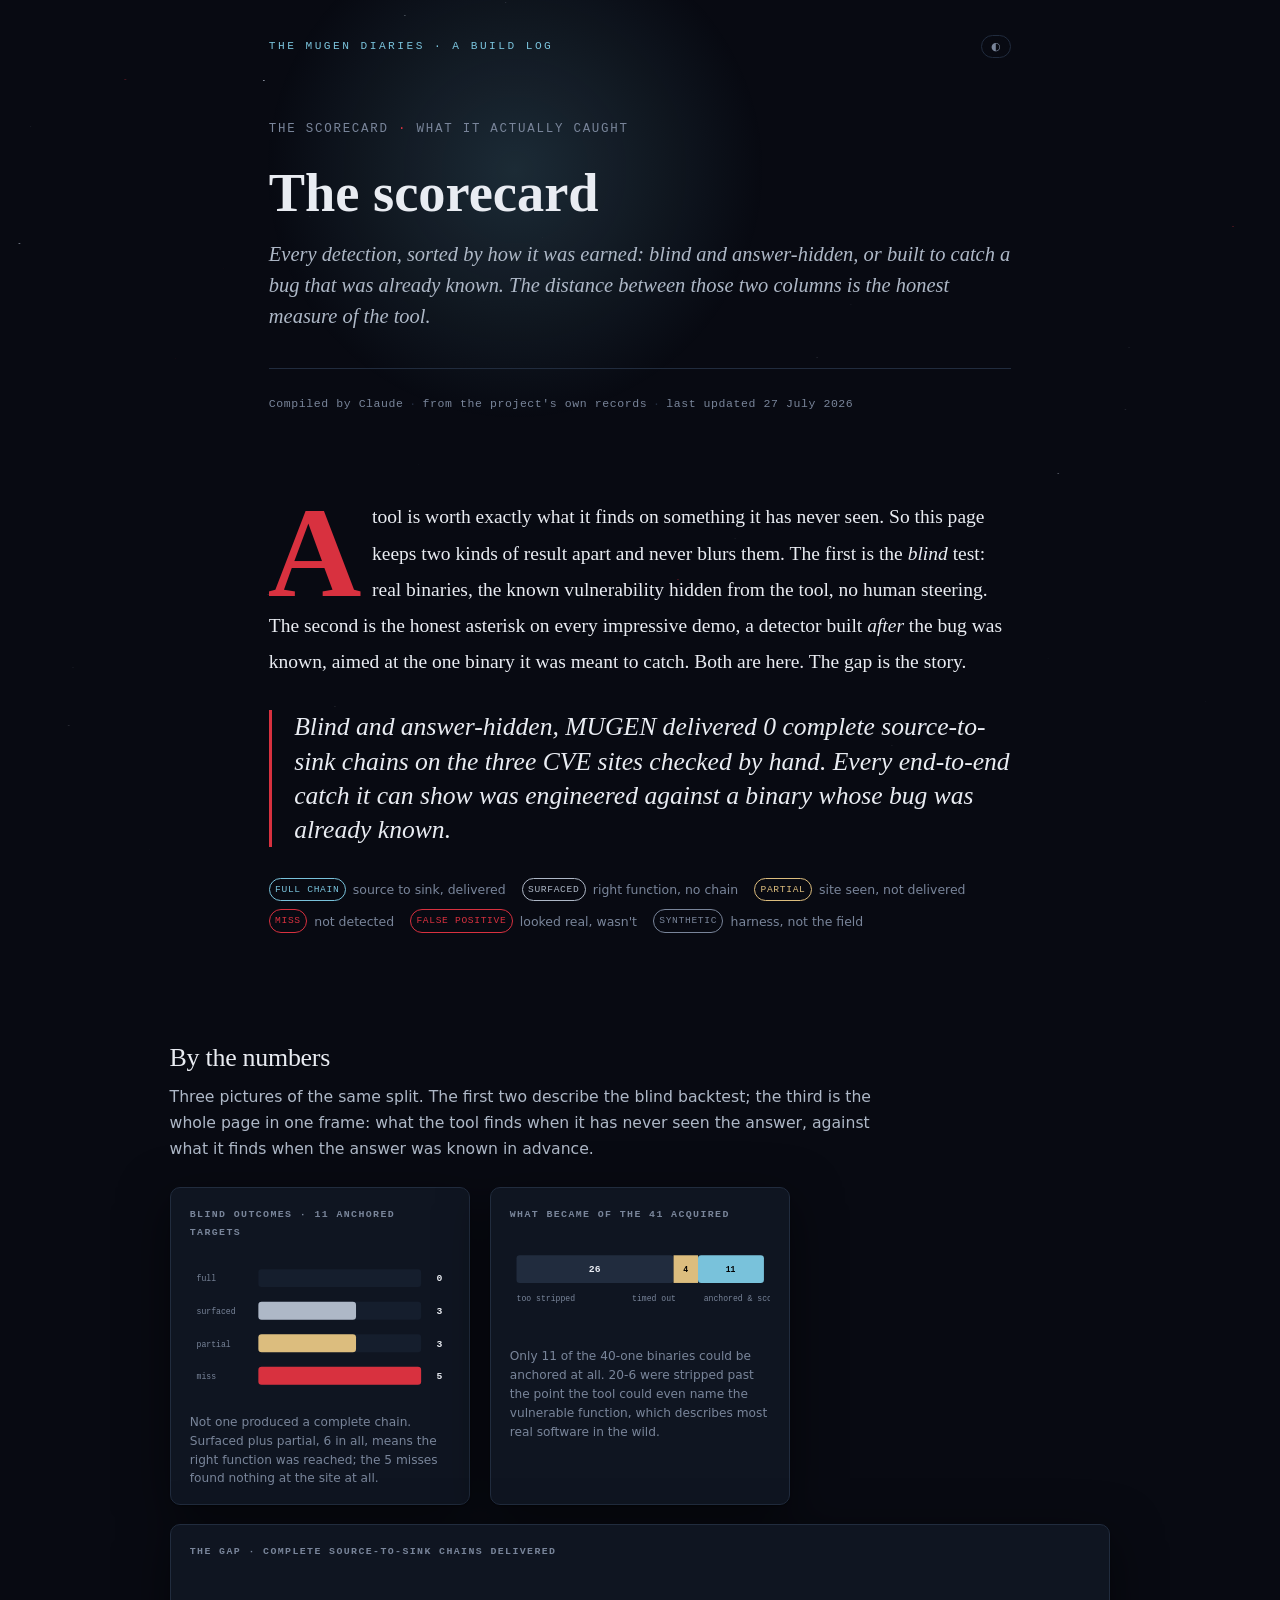
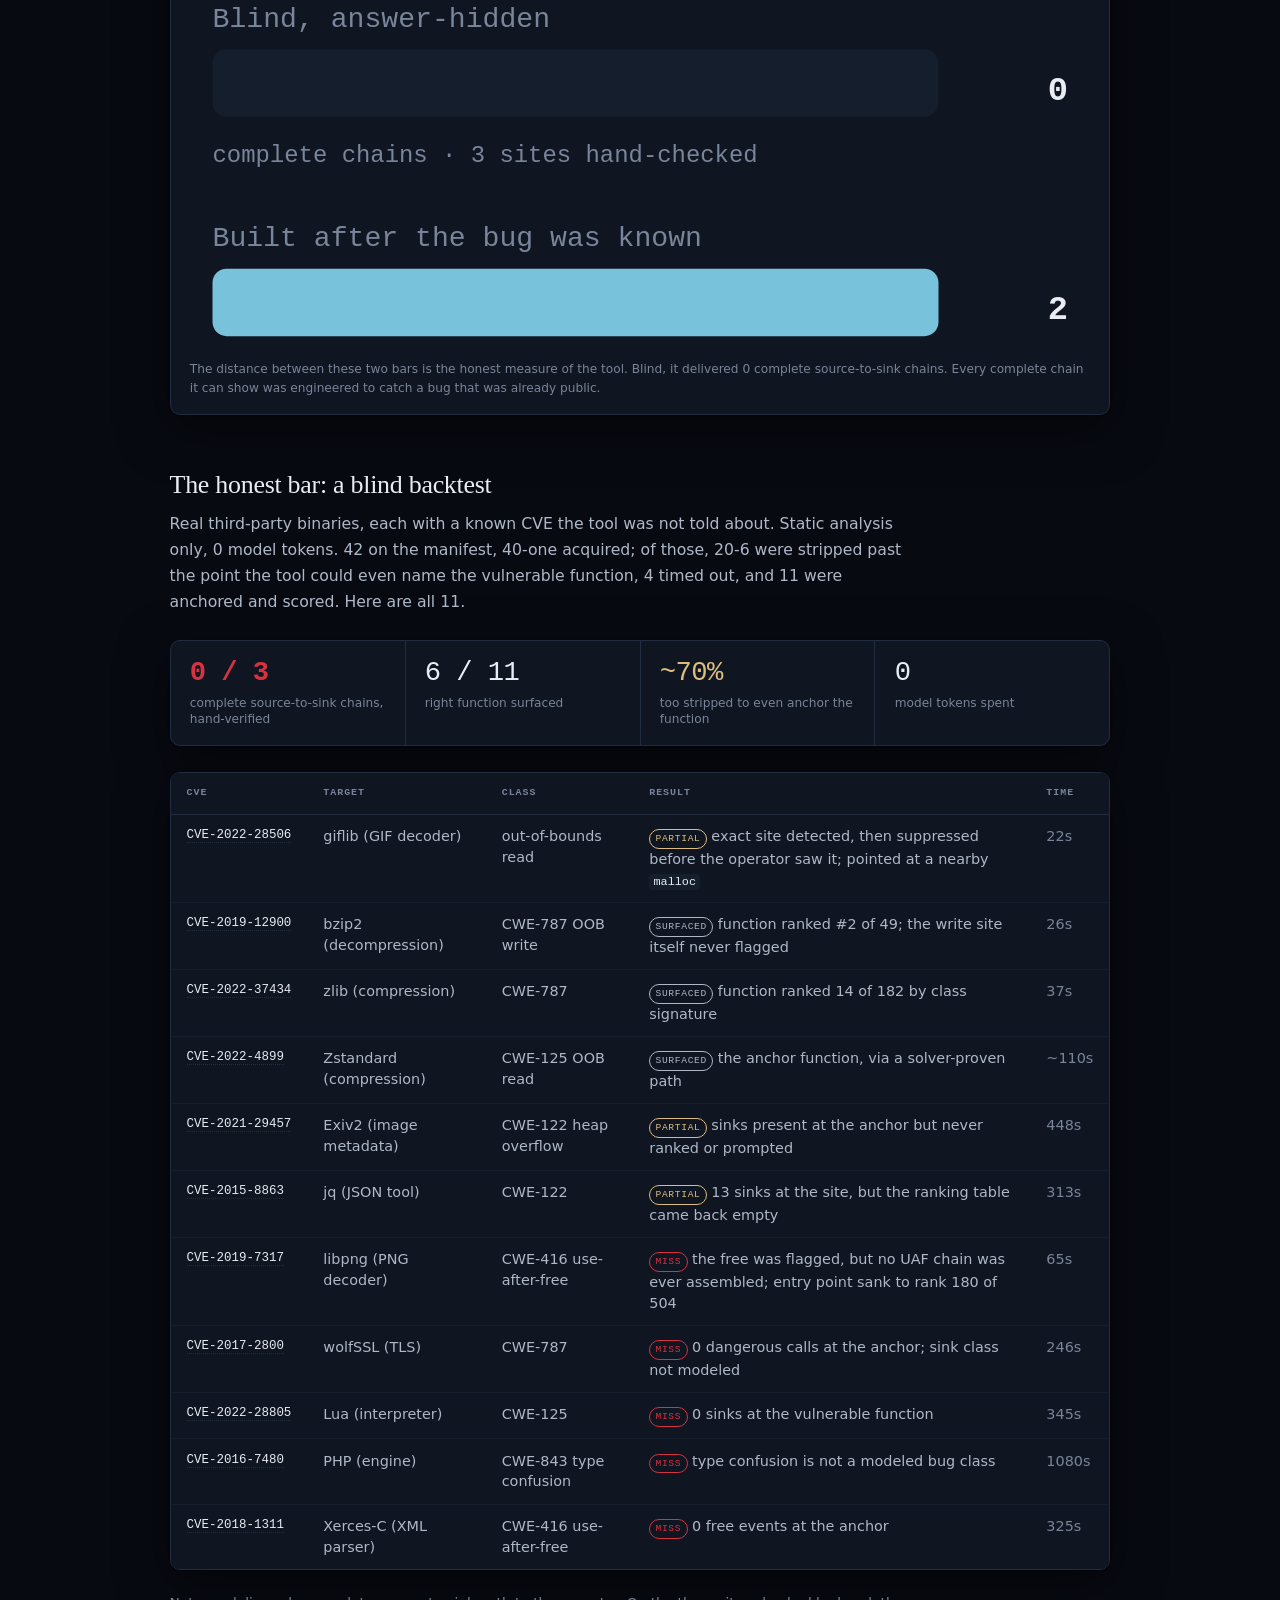
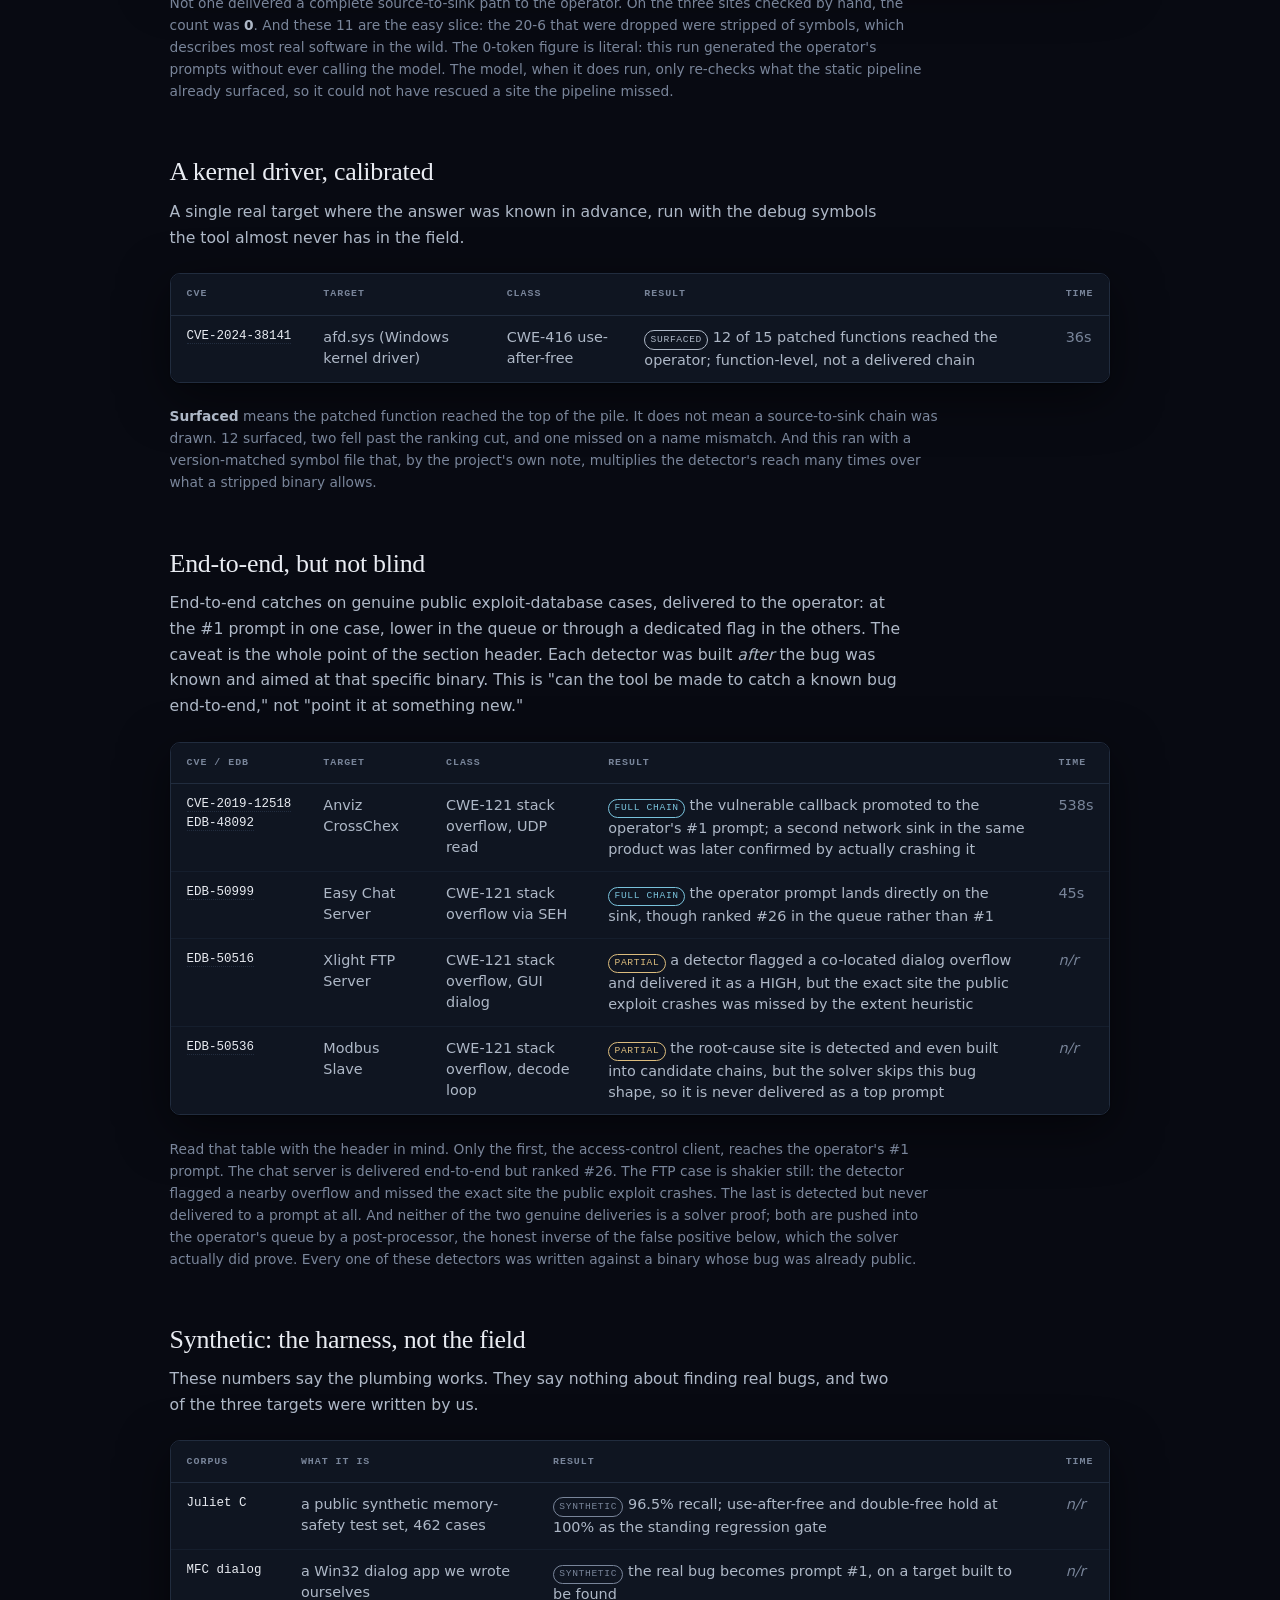
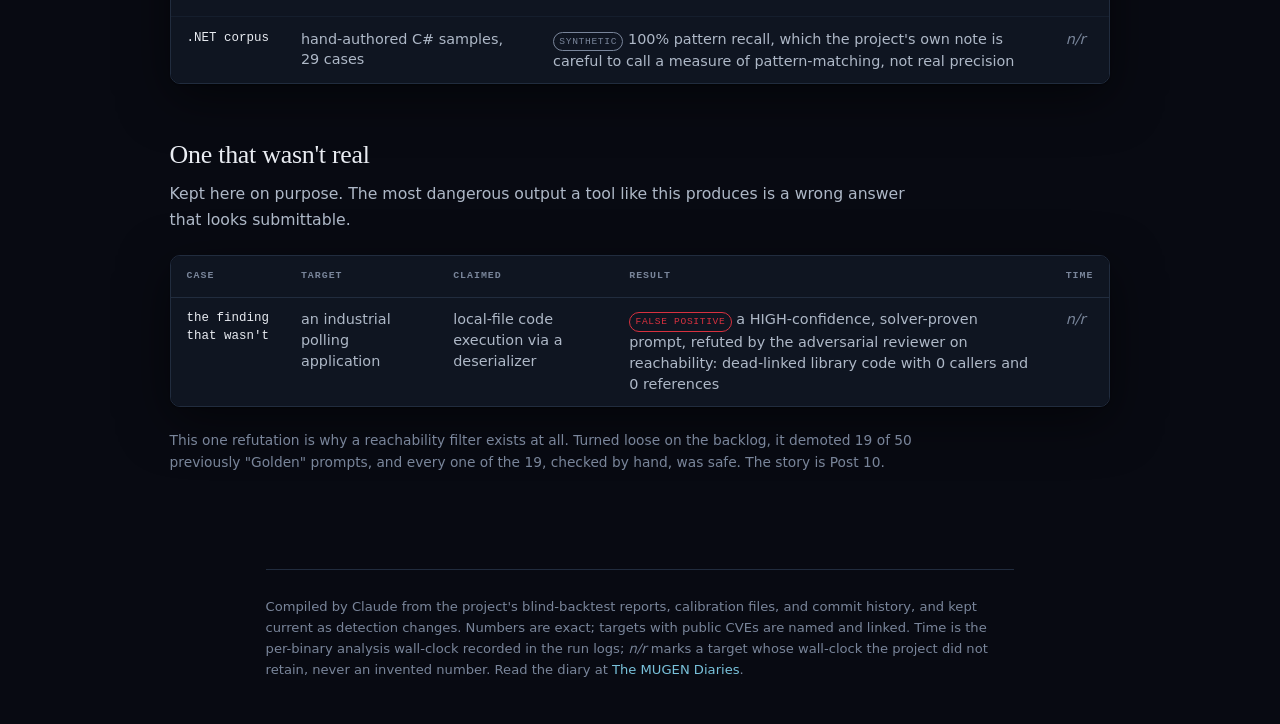
==== commit 4c7d969d: "Add posts 04-06; retrofit series to visual template; polish pass New posts: - 04 Teaching it to foll" ====
--- a/scorecard.html
+++ b/scorecard.html
@@ -4,9 +4,9 @@
 <meta charset="utf-8">
 <meta name="viewport" content="width=device-width, initial-scale=1">
 <title>MUGEN Diaries · The Scorecard</title>
-<meta name="description" content="What MUGEN has actually caught, honestly: blind results (zero delivered source-to-sink chains on hand-checked CVE sites), development-target end-to-end wins, synthetic numbers, and one false positive.">
+<meta name="description" content="What MUGEN has actually caught, honestly: blind results (0 delivered source-to-sink chains on hand-checked CVE sites), development-target end-to-end wins, synthetic numbers, and one false positive.">
 <link rel="icon" href="data:image/svg+xml,%3Csvg%20xmlns='http://www.w3.org/2000/svg'%20viewBox='0%200%2032%2032'%3E%3Ccircle%20cx='16'%20cy='16'%20r='12'%20fill='none'%20stroke='%2379c2db'%20stroke-width='2'/%3E%3Ccircle%20cx='16'%20cy='16'%20r='5.5'%20fill='%23080a12'/%3E%3C/svg%3E">
-<link rel="stylesheet" href="assets/style.css">
+<link rel="stylesheet" href="assets/style.css?v=20260727c">
 </head>
 <body>
 
@@ -30,7 +30,7 @@
   <div class="body">
     <p class="first">A tool is worth exactly what it finds on something it has never seen. So this page keeps two kinds of result apart and never blurs them. The first is the <em>blind</em> test: real binaries, the known vulnerability hidden from the tool, no human steering. The second is the honest asterisk on every impressive demo, a detector built <em>after</em> the bug was known, aimed at the one binary it was meant to catch. Both are here. The gap is the story.</p>
 
-    <p class="pull">Blind and answer-hidden, MUGEN delivered zero complete source-to-sink chains on the three CVE sites checked by hand. Every end-to-end catch it can show was engineered against a binary whose bug was already known.</p>
+    <p class="pull">Blind and answer-hidden, MUGEN delivered 0 complete source-to-sink chains on the three CVE sites checked by hand. Every end-to-end catch it can show was engineered against a binary whose bug was already known.</p>
 
     <div class="sc-legend" aria-hidden="false">
       <span><span class="v v-full">full chain</span> source to sink, delivered</span>
@@ -73,7 +73,7 @@
         <rect class="bar-miss" x="84" y="135" width="200" height="22" rx="4"/>
         <text class="c-num" x="310" y="150" text-anchor="end">5</text>
       </svg>
-      <p class="c-cap">Not one produced a complete chain. Surfaced plus partial, six in all, means the right function was reached; the five misses found nothing at the site at all.</p>
+      <p class="c-cap">Not one produced a complete chain. Surfaced plus partial, 6 in all, means the right function was reached; the 5 misses found nothing at the site at all.</p>
     </div>
 
     <div class="chart">
@@ -89,7 +89,7 @@
         <text class="c-cat" x="150" y="76">timed out</text>
         <text class="c-cat" x="238" y="76">anchored &amp; scored</text>
       </svg>
-      <p class="c-cap">Only eleven of the forty-one binaries could be anchored at all. Twenty-six were stripped past the point the tool could even name the vulnerable function, which describes most real software in the wild.</p>
+      <p class="c-cap">Only 11 of the 40-one binaries could be anchored at all. 20-6 were stripped past the point the tool could even name the vulnerable function, which describes most real software in the wild.</p>
     </div>
 
     <div class="chart wide">
@@ -105,13 +105,13 @@
         <rect class="bar-full" x="8" y="104" width="258" height="24" rx="5"/>
         <text class="c-num" x="312" y="122" text-anchor="end">2</text>
       </svg>
-      <p class="c-cap">The distance between these two bars is the honest measure of the tool. Blind, it delivered zero complete source-to-sink chains. Every complete chain it can show was engineered to catch a bug that was already public.</p>
+      <p class="c-cap">The distance between these two bars is the honest measure of the tool. Blind, it delivered 0 complete source-to-sink chains. Every complete chain it can show was engineered to catch a bug that was already public.</p>
     </div>
 
   </div>
 
   <h2>The honest bar: a blind backtest</h2>
-  <p class="sc-lede">Real third-party binaries, each with a known CVE the tool was not told about. Static analysis only, zero model tokens. Forty-two on the manifest, forty-one acquired; of those, twenty-six were stripped past the point the tool could even name the vulnerable function, four timed out, and eleven were anchored and scored. Here are all eleven.</p>
+  <p class="sc-lede">Real third-party binaries, each with a known CVE the tool was not told about. Static analysis only, 0 model tokens. 42 on the manifest, 40-one acquired; of those, 20-6 were stripped past the point the tool could even name the vulnerable function, 4 timed out, and 11 were anchored and scored. Here are all 11.</p>
 
   <div class="sc-stats">
     <div class="sc-stat"><div class="n bad">0 / 3</div><div class="l">complete source-to-sink chains, hand-verified</div></div>
@@ -131,14 +131,14 @@
         <tr><td class="cve"><a href="https://nvd.nist.gov/vuln/detail/CVE-2021-29457" target="_blank" rel="noopener">CVE-2021-29457</a></td><td>Exiv2 (image metadata)</td><td>CWE-122 heap overflow</td><td><span class="v v-part">partial</span> sinks present at the anchor but never ranked or prompted</td><td class="num">448s</td></tr>
         <tr><td class="cve"><a href="https://nvd.nist.gov/vuln/detail/CVE-2015-8863" target="_blank" rel="noopener">CVE-2015-8863</a></td><td>jq (JSON tool)</td><td>CWE-122</td><td><span class="v v-part">partial</span> 13 sinks at the site, but the ranking table came back empty</td><td class="num">313s</td></tr>
         <tr><td class="cve"><a href="https://nvd.nist.gov/vuln/detail/CVE-2019-7317" target="_blank" rel="noopener">CVE-2019-7317</a></td><td>libpng (PNG decoder)</td><td>CWE-416 use-after-free</td><td><span class="v v-miss">miss</span> the free was flagged, but no UAF chain was ever assembled; entry point sank to rank 180 of 504</td><td class="num">65s</td></tr>
-        <tr><td class="cve"><a href="https://nvd.nist.gov/vuln/detail/CVE-2017-2800" target="_blank" rel="noopener">CVE-2017-2800</a></td><td>wolfSSL (TLS)</td><td>CWE-787</td><td><span class="v v-miss">miss</span> zero dangerous calls at the anchor; sink class not modeled</td><td class="num">246s</td></tr>
-        <tr><td class="cve"><a href="https://nvd.nist.gov/vuln/detail/CVE-2022-28805" target="_blank" rel="noopener">CVE-2022-28805</a></td><td>Lua (interpreter)</td><td>CWE-125</td><td><span class="v v-miss">miss</span> zero sinks at the vulnerable function</td><td class="num">345s</td></tr>
+        <tr><td class="cve"><a href="https://nvd.nist.gov/vuln/detail/CVE-2017-2800" target="_blank" rel="noopener">CVE-2017-2800</a></td><td>wolfSSL (TLS)</td><td>CWE-787</td><td><span class="v v-miss">miss</span> 0 dangerous calls at the anchor; sink class not modeled</td><td class="num">246s</td></tr>
+        <tr><td class="cve"><a href="https://nvd.nist.gov/vuln/detail/CVE-2022-28805" target="_blank" rel="noopener">CVE-2022-28805</a></td><td>Lua (interpreter)</td><td>CWE-125</td><td><span class="v v-miss">miss</span> 0 sinks at the vulnerable function</td><td class="num">345s</td></tr>
         <tr><td class="cve"><a href="https://nvd.nist.gov/vuln/detail/CVE-2016-7480" target="_blank" rel="noopener">CVE-2016-7480</a></td><td>PHP (engine)</td><td>CWE-843 type confusion</td><td><span class="v v-miss">miss</span> type confusion is not a modeled bug class</td><td class="num">1080s</td></tr>
-        <tr><td class="cve"><a href="https://nvd.nist.gov/vuln/detail/CVE-2018-1311" target="_blank" rel="noopener">CVE-2018-1311</a></td><td>Xerces-C (XML parser)</td><td>CWE-416 use-after-free</td><td><span class="v v-miss">miss</span> zero free events at the anchor</td><td class="num">325s</td></tr>
-      </tbody>
-    </table>
-  </div>
-  <p class="sc-note">Not one delivered a complete source-to-sink path to the operator. On the three sites checked by hand, the count was <strong>zero</strong>. And these eleven are the easy slice: the twenty-six that were dropped were stripped of symbols, which describes most real software in the wild. The zero-token figure is literal: this run generated the operator's prompts without ever calling the model. The model, when it does run, only re-checks what the static pipeline already surfaced, so it could not have rescued a site the pipeline missed.</p>
+        <tr><td class="cve"><a href="https://nvd.nist.gov/vuln/detail/CVE-2018-1311" target="_blank" rel="noopener">CVE-2018-1311</a></td><td>Xerces-C (XML parser)</td><td>CWE-416 use-after-free</td><td><span class="v v-miss">miss</span> 0 free events at the anchor</td><td class="num">325s</td></tr>
+      </tbody>
+    </table>
+  </div>
+  <p class="sc-note">Not one delivered a complete source-to-sink path to the operator. On the three sites checked by hand, the count was <strong>0</strong>. And these 11 are the easy slice: the 20-6 that were dropped were stripped of symbols, which describes most real software in the wild. The 0-token figure is literal: this run generated the operator's prompts without ever calling the model. The model, when it does run, only re-checks what the static pipeline already surfaced, so it could not have rescued a site the pipeline missed.</p>
 
   <h2>A kernel driver, calibrated</h2>
   <p class="sc-lede">A single real target where the answer was known in advance, run with the debug symbols the tool almost never has in the field.</p>
@@ -150,7 +150,7 @@
       </tbody>
     </table>
   </div>
-  <p class="sc-note"><strong>Surfaced</strong> means the patched function reached the top of the pile. It does not mean a source-to-sink chain was drawn. Twelve surfaced, two fell past the ranking cut, and one missed on a name mismatch. And this ran with a version-matched symbol file that, by the project's own note, multiplies the detector's reach many times over what a stripped binary allows.</p>
+  <p class="sc-note"><strong>Surfaced</strong> means the patched function reached the top of the pile. It does not mean a source-to-sink chain was drawn. 12 surfaced, two fell past the ranking cut, and one missed on a name mismatch. And this ran with a version-matched symbol file that, by the project's own note, multiplies the detector's reach many times over what a stripped binary allows.</p>
 
   <h2>End-to-end, but not blind</h2>
   <p class="sc-lede">End-to-end catches on genuine public exploit-database cases, delivered to the operator: at the #1 prompt in one case, lower in the queue or through a dedicated flag in the others. The caveat is the whole point of the section header. Each detector was built <em>after</em> the bug was known and aimed at that specific binary. This is "can the tool be made to catch a known bug end-to-end," not "point it at something new."</p>
@@ -186,7 +186,7 @@
     <table class="sc">
       <thead><tr><th>Case</th><th>Target</th><th>Claimed</th><th>Result</th><th>Time</th></tr></thead>
       <tbody>
-        <tr><td class="cve">the finding<br>that wasn't</td><td>an industrial polling application</td><td>local-file code execution via a deserializer</td><td><span class="v v-fp">false positive</span> a HIGH-confidence, solver-proven prompt, refuted by the adversarial reviewer on reachability: dead-linked library code with zero callers and zero references</td><td class="num nr">n/r</td></tr>
+        <tr><td class="cve">the finding<br>that wasn't</td><td>an industrial polling application</td><td>local-file code execution via a deserializer</td><td><span class="v v-fp">false positive</span> a HIGH-confidence, solver-proven prompt, refuted by the adversarial reviewer on reachability: dead-linked library code with 0 callers and 0 references</td><td class="num nr">n/r</td></tr>
       </tbody>
     </table>
   </div>
@@ -200,6 +200,6 @@
   </div>
 </footer>
 
-<script src="assets/app.js"></script>
+<script src="assets/app.js?v=20260727c"></script>
 </body>
 </html>
--- a/assets/style.css
+++ b/assets/style.css
@@ -186,11 +186,38 @@
   margin: 4rem 0 1.4rem; text-wrap: balance;
 }
 .body strong { font-weight: 700; color: var(--ink); }
+.body p a, .body li a { color: var(--accent); text-decoration: none; border-bottom: 1px solid var(--rule); transition: border-color 0.15s; }
+.body p a:hover, .body li a:hover { border-bottom-color: var(--accent); }
 code {
   font-family: var(--mono); font-size: 0.82em;
   background: var(--rule-soft); color: var(--ink);
   padding: 0.08em 0.36em; border-radius: 4px; word-break: break-word;
 }
+
+/* fenced code block: illustrative snippets, theme-tokened */
+pre.codeblock {
+  font-family: var(--mono); font-size: 0.78rem; line-height: 1.62;
+  background: var(--panel); color: var(--ink-soft);
+  border: 1px solid var(--rule); border-left: 3px solid var(--accent);
+  border-radius: 10px; padding: 1.15rem 1.3rem; margin: 1.9rem 0;
+  overflow-x: auto; white-space: pre; tab-size: 2; box-shadow: var(--shadow);
+}
+pre.codeblock .cm  { color: var(--ink-faint); font-style: italic; }  /* comment */
+pre.codeblock .hot { color: var(--blood); }                          /* danger line */
+pre.codeblock .fn  { color: var(--accent); }                         /* function / API call */
+pre.codeblock .kw  { color: var(--gold); }                           /* keyword / type */
+pre.codeblock .num { color: var(--ink); }                            /* number / hex literal */
+pre.codeblock .str { color: var(--gold); }                           /* string literal */
+.code-cap { font-family: var(--sans); font-size: 0.76rem; line-height: 1.5; color: var(--ink-faint); margin: -1.4rem 0 1.9rem; }
+
+/* centered "the rule" callout */
+.rule-callout {
+  text-align: center; background: var(--panel);
+  border: 1px dashed var(--rule); border-radius: 10px;
+  padding: 1.2rem 1rem; margin: 1.9rem 0;
+}
+.rule-callout .lbl { display: block; font-family: var(--mono); font-size: 0.62rem; letter-spacing: 0.14em; text-transform: uppercase; color: var(--ink-faint); margin-bottom: 0.7rem; }
+.rule-callout .expr { font-family: var(--mono); font-size: 1.05rem; color: var(--accent); letter-spacing: 0.01em; }
 
 /* a plain aside: quiet explanatory box */
 .aside {
@@ -310,7 +337,7 @@
 .sc-stats { display: grid; grid-template-columns: repeat(auto-fit, minmax(9rem, 1fr)); gap: 1px; background: var(--rule); border: 1px solid var(--rule); border-radius: 10px; overflow: hidden; margin: 1.6rem 0; box-shadow: var(--shadow); }
 .sc-stat { background: var(--panel); padding: 1.1rem 1.2rem; }
 .sc-stat .n { font-family: var(--mono); font-size: 1.7rem; font-variant-numeric: tabular-nums; line-height: 1; letter-spacing: -0.02em; color: var(--ink); }
-.sc-stat .n.bad { color: var(--blood); }
+.sc-stat .n.bad { color: var(--blood); font-weight: 700; }
 .sc-stat .n.mid { color: var(--gold); }
 .sc-stat .l { font-family: var(--sans); font-size: 0.76rem; color: var(--ink-faint); margin-top: 0.55rem; line-height: 1.35; }
 .sc-table-wrap { overflow-x: auto; border: 1px solid var(--rule); border-radius: 10px; margin: 1.4rem 0; box-shadow: var(--shadow); }
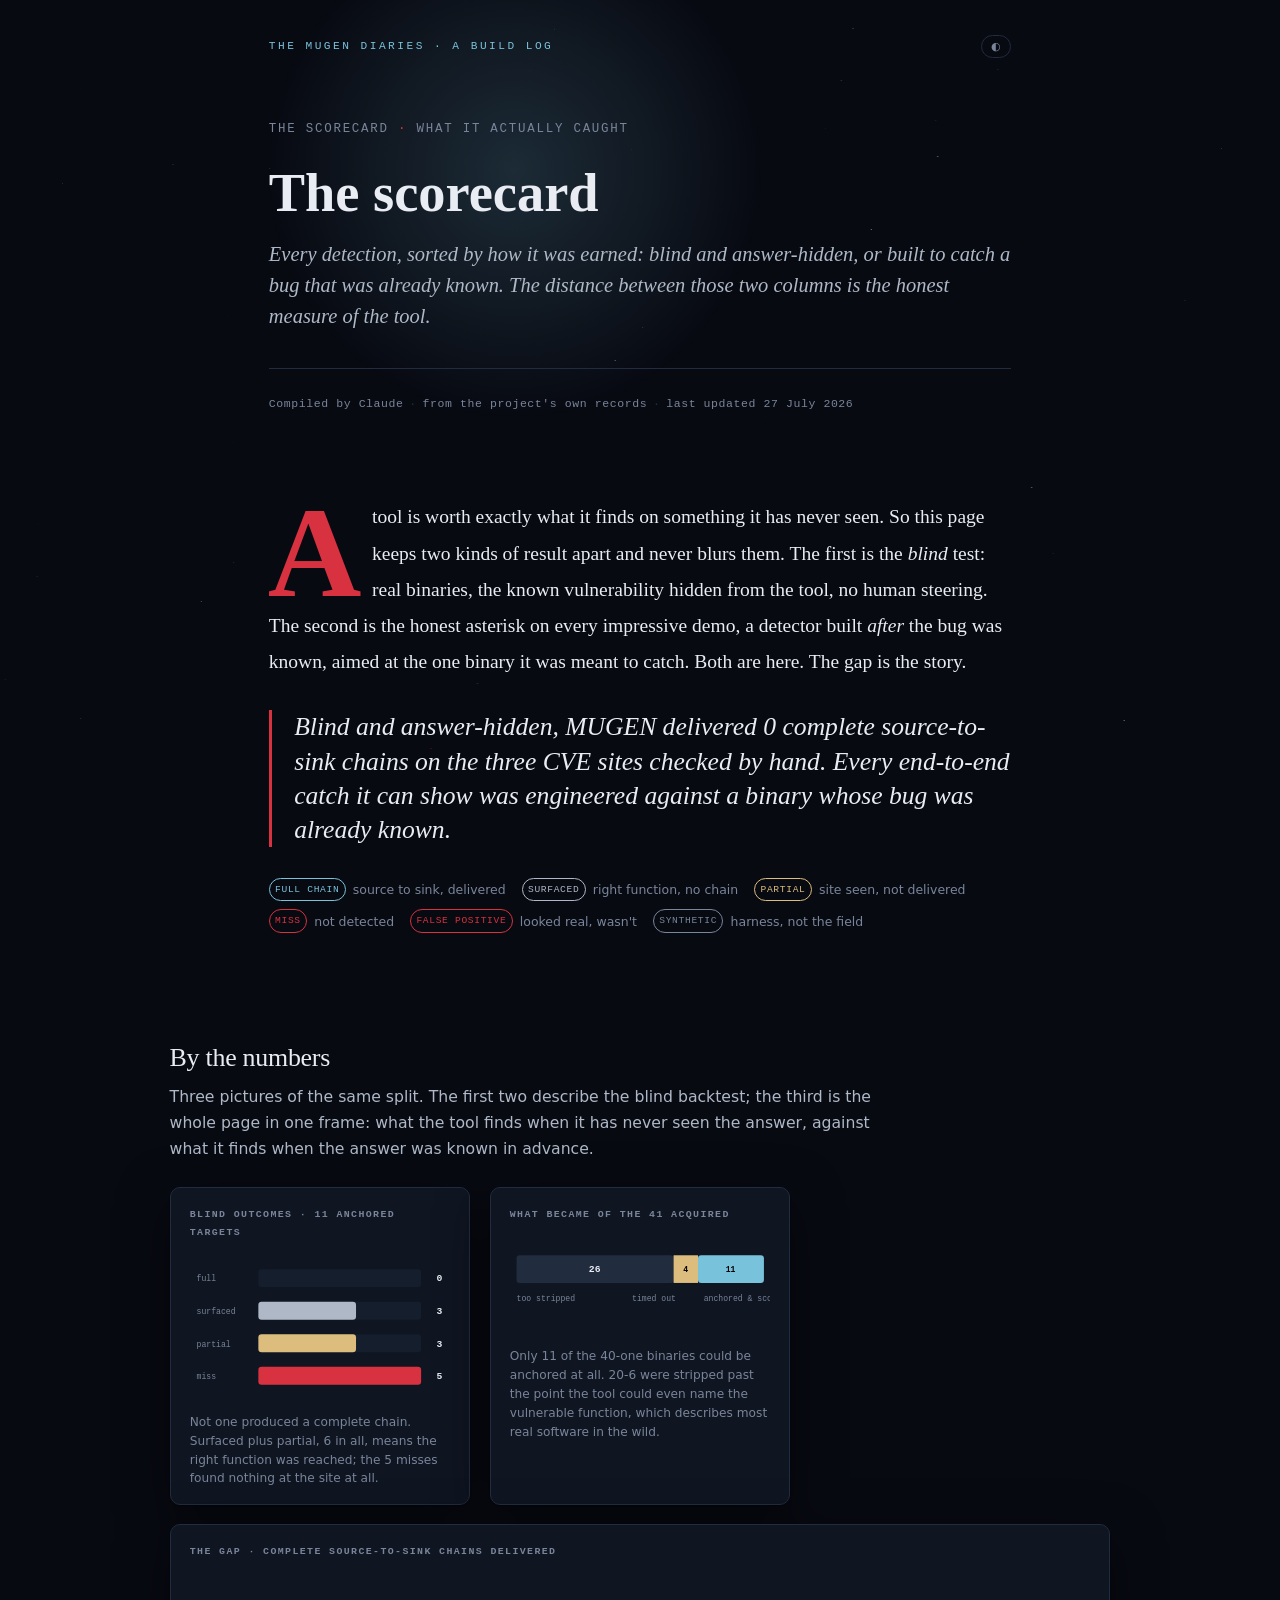
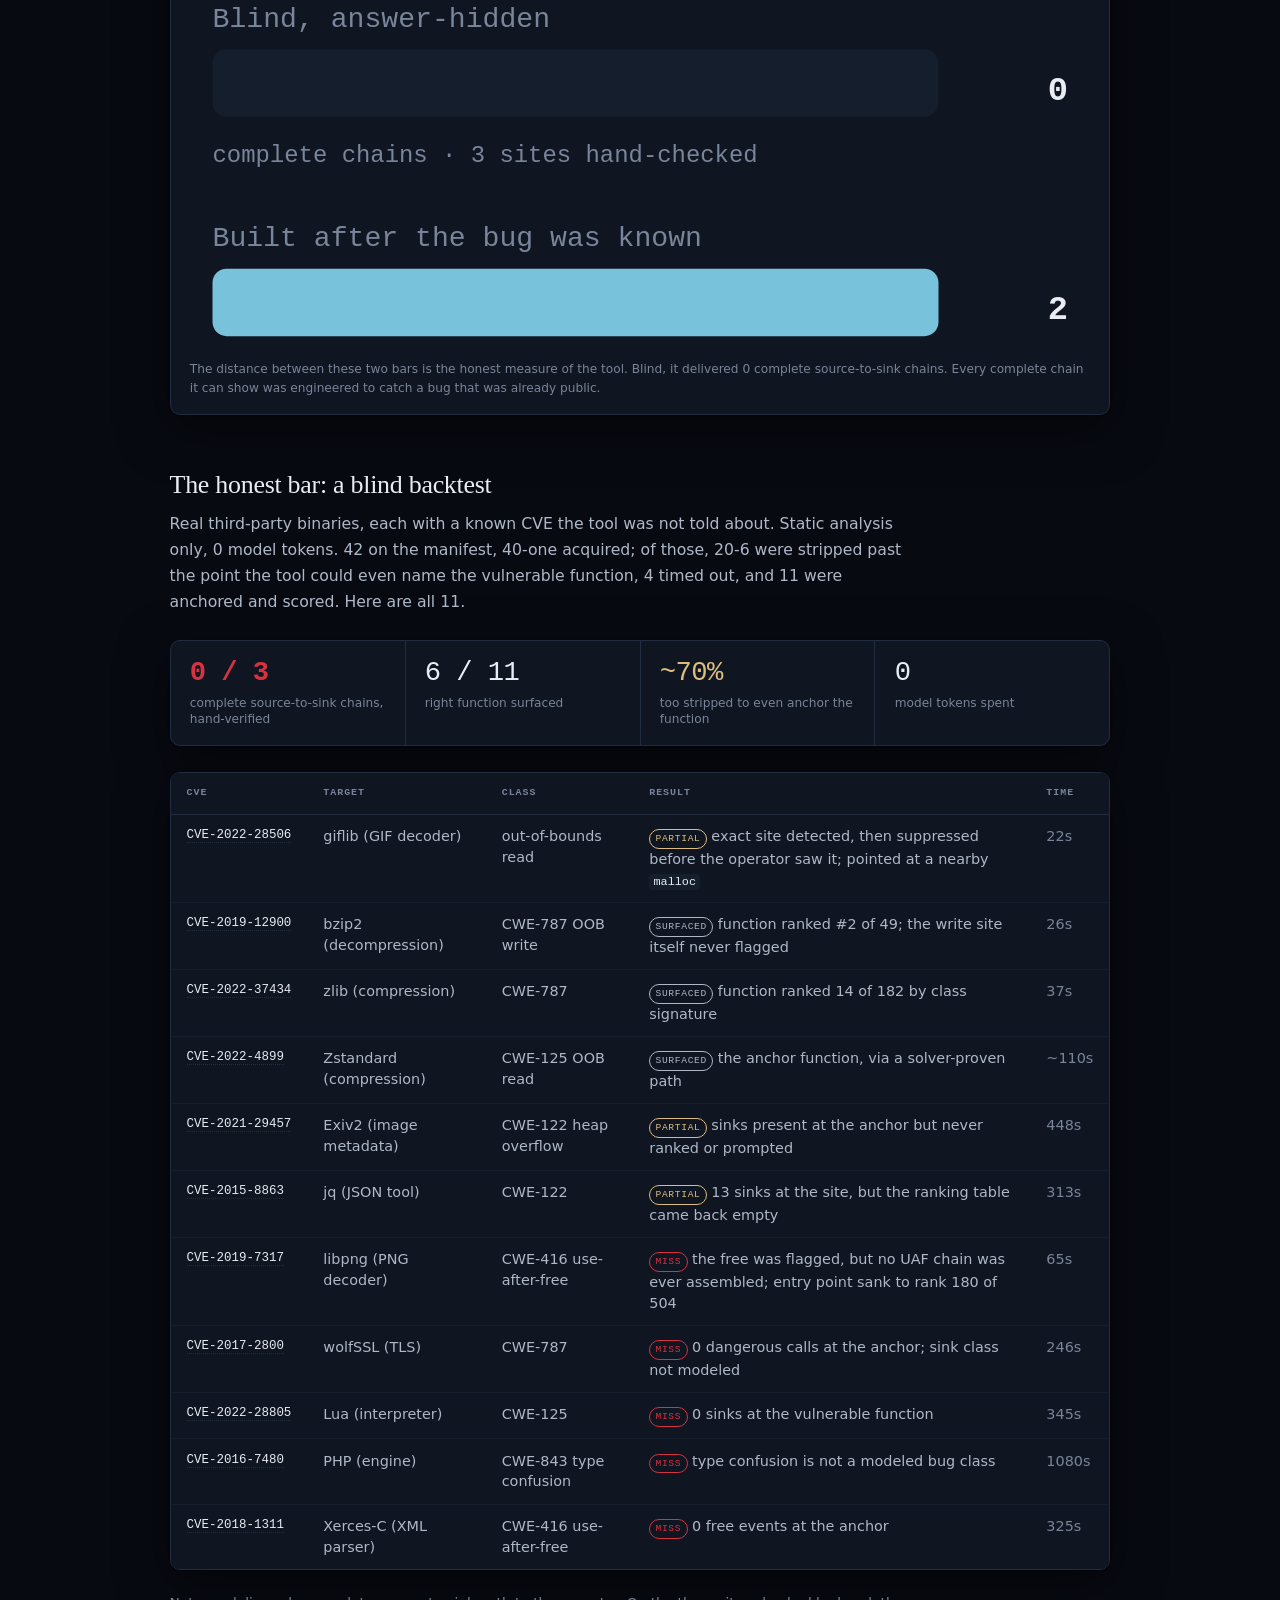
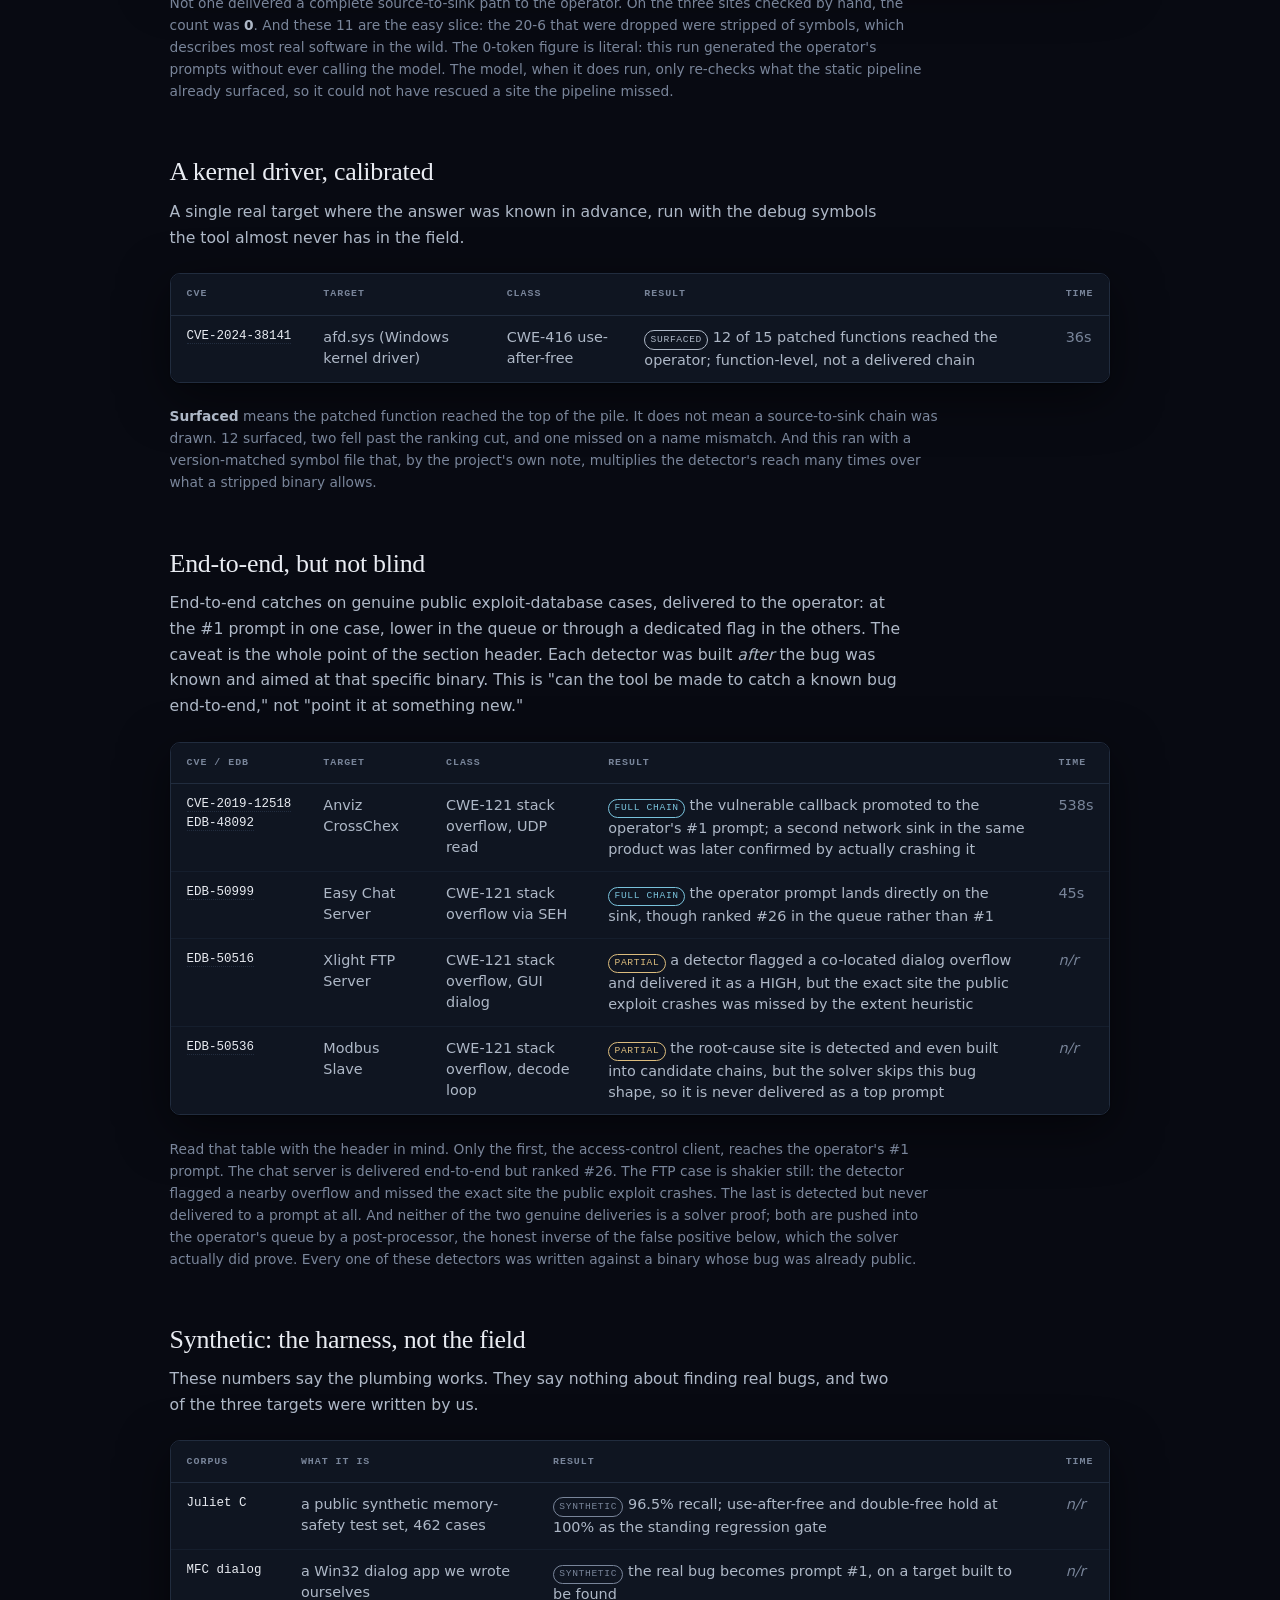
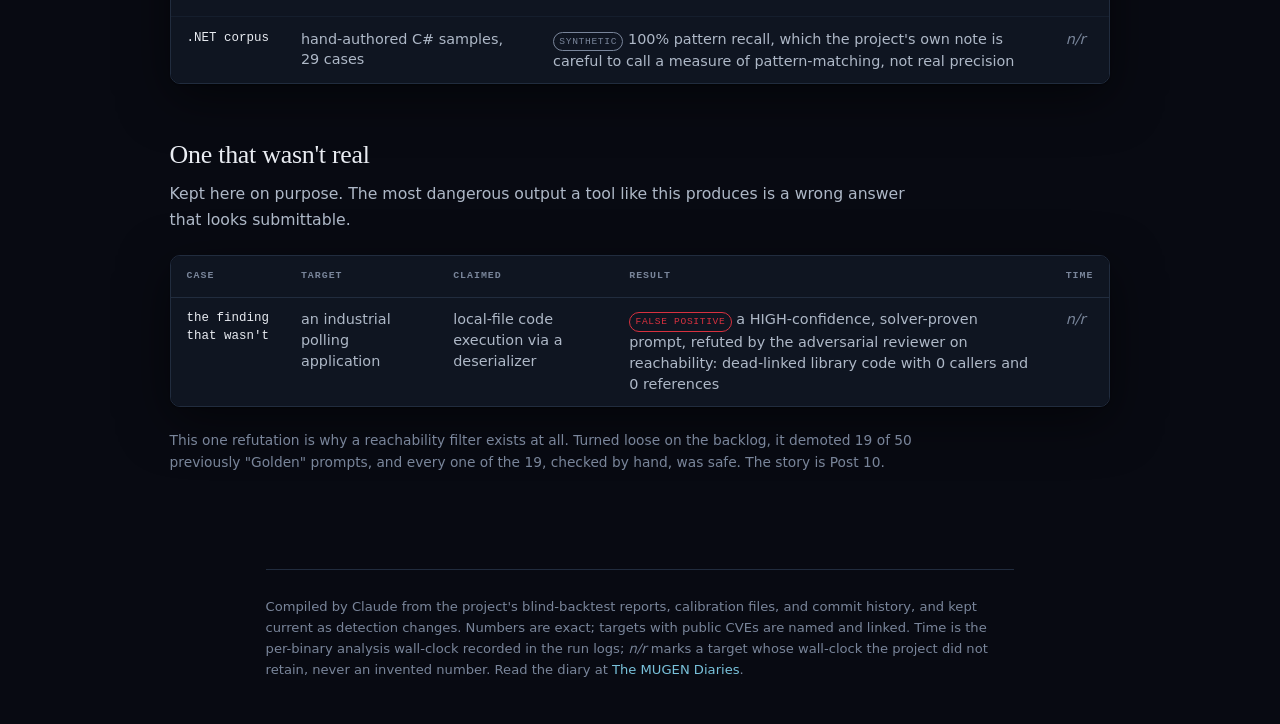
==== commit 5c031ec0: "Link every cross-post reference in the prose Wherever a post says 'post 01', 'the last post', 'the n" ====
--- a/scorecard.html
+++ b/scorecard.html
@@ -6,7 +6,7 @@
 <title>MUGEN Diaries · The Scorecard</title>
 <meta name="description" content="What MUGEN has actually caught, honestly: blind results (0 delivered source-to-sink chains on hand-checked CVE sites), development-target end-to-end wins, synthetic numbers, and one false positive.">
 <link rel="icon" href="data:image/svg+xml,%3Csvg%20xmlns='http://www.w3.org/2000/svg'%20viewBox='0%200%2032%2032'%3E%3Ccircle%20cx='16'%20cy='16'%20r='12'%20fill='none'%20stroke='%2379c2db'%20stroke-width='2'/%3E%3Ccircle%20cx='16'%20cy='16'%20r='5.5'%20fill='%23080a12'/%3E%3C/svg%3E">
-<link rel="stylesheet" href="assets/style.css?v=20260727c">
+<link rel="stylesheet" href="assets/style.css?v=20260727d">
 </head>
 <body>
 
@@ -200,6 +200,6 @@
   </div>
 </footer>
 
-<script src="assets/app.js?v=20260727c"></script>
+<script src="assets/app.js?v=20260727d"></script>
 </body>
 </html>
--- a/assets/style.css
+++ b/assets/style.css
@@ -188,6 +188,8 @@
 .body strong { font-weight: 700; color: var(--ink); }
 .body p a, .body li a { color: var(--accent); text-decoration: none; border-bottom: 1px solid var(--rule); transition: border-color 0.15s; }
 .body p a:hover, .body li a:hover { border-bottom-color: var(--accent); }
+.dek a, figcaption a { color: var(--accent); text-decoration: none; border-bottom: 1px solid var(--rule); }
+.dek a:hover, figcaption a:hover { border-bottom-color: var(--accent); }
 code {
   font-family: var(--mono); font-size: 0.82em;
   background: var(--rule-soft); color: var(--ink);
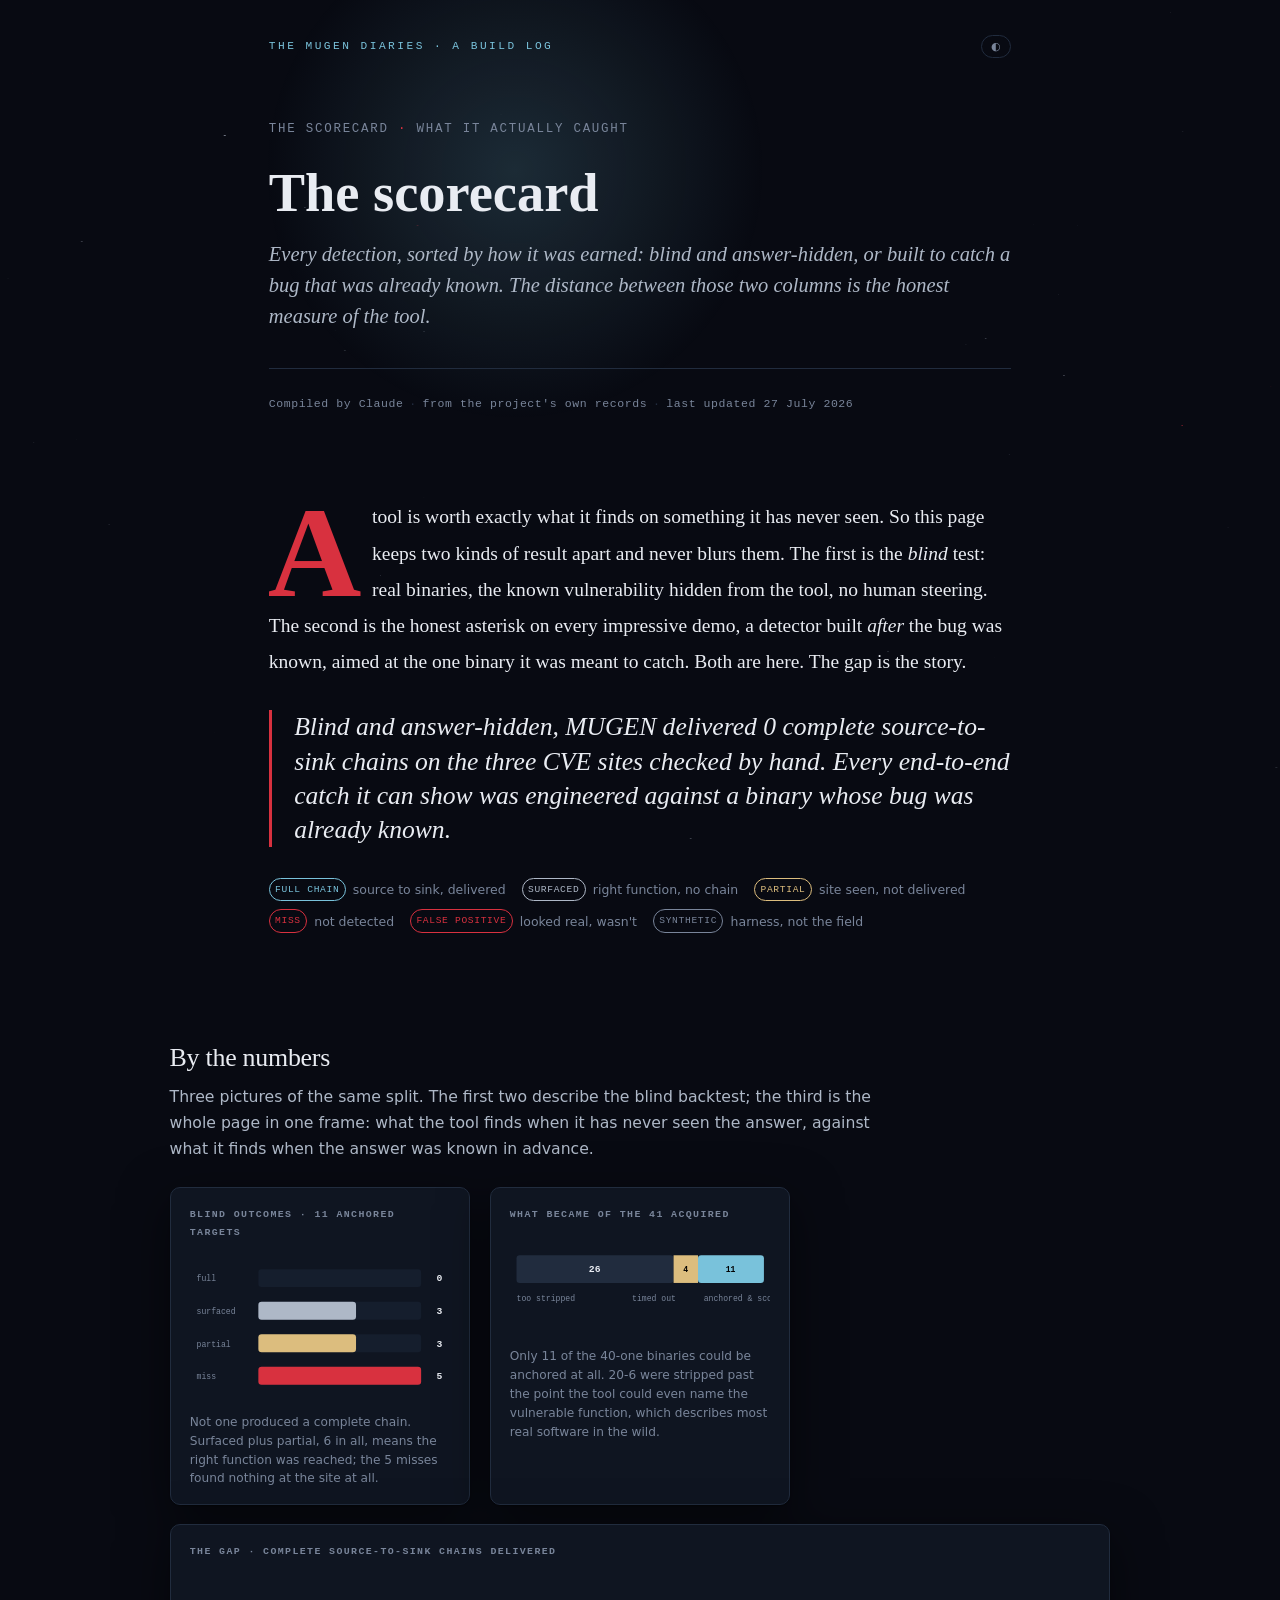
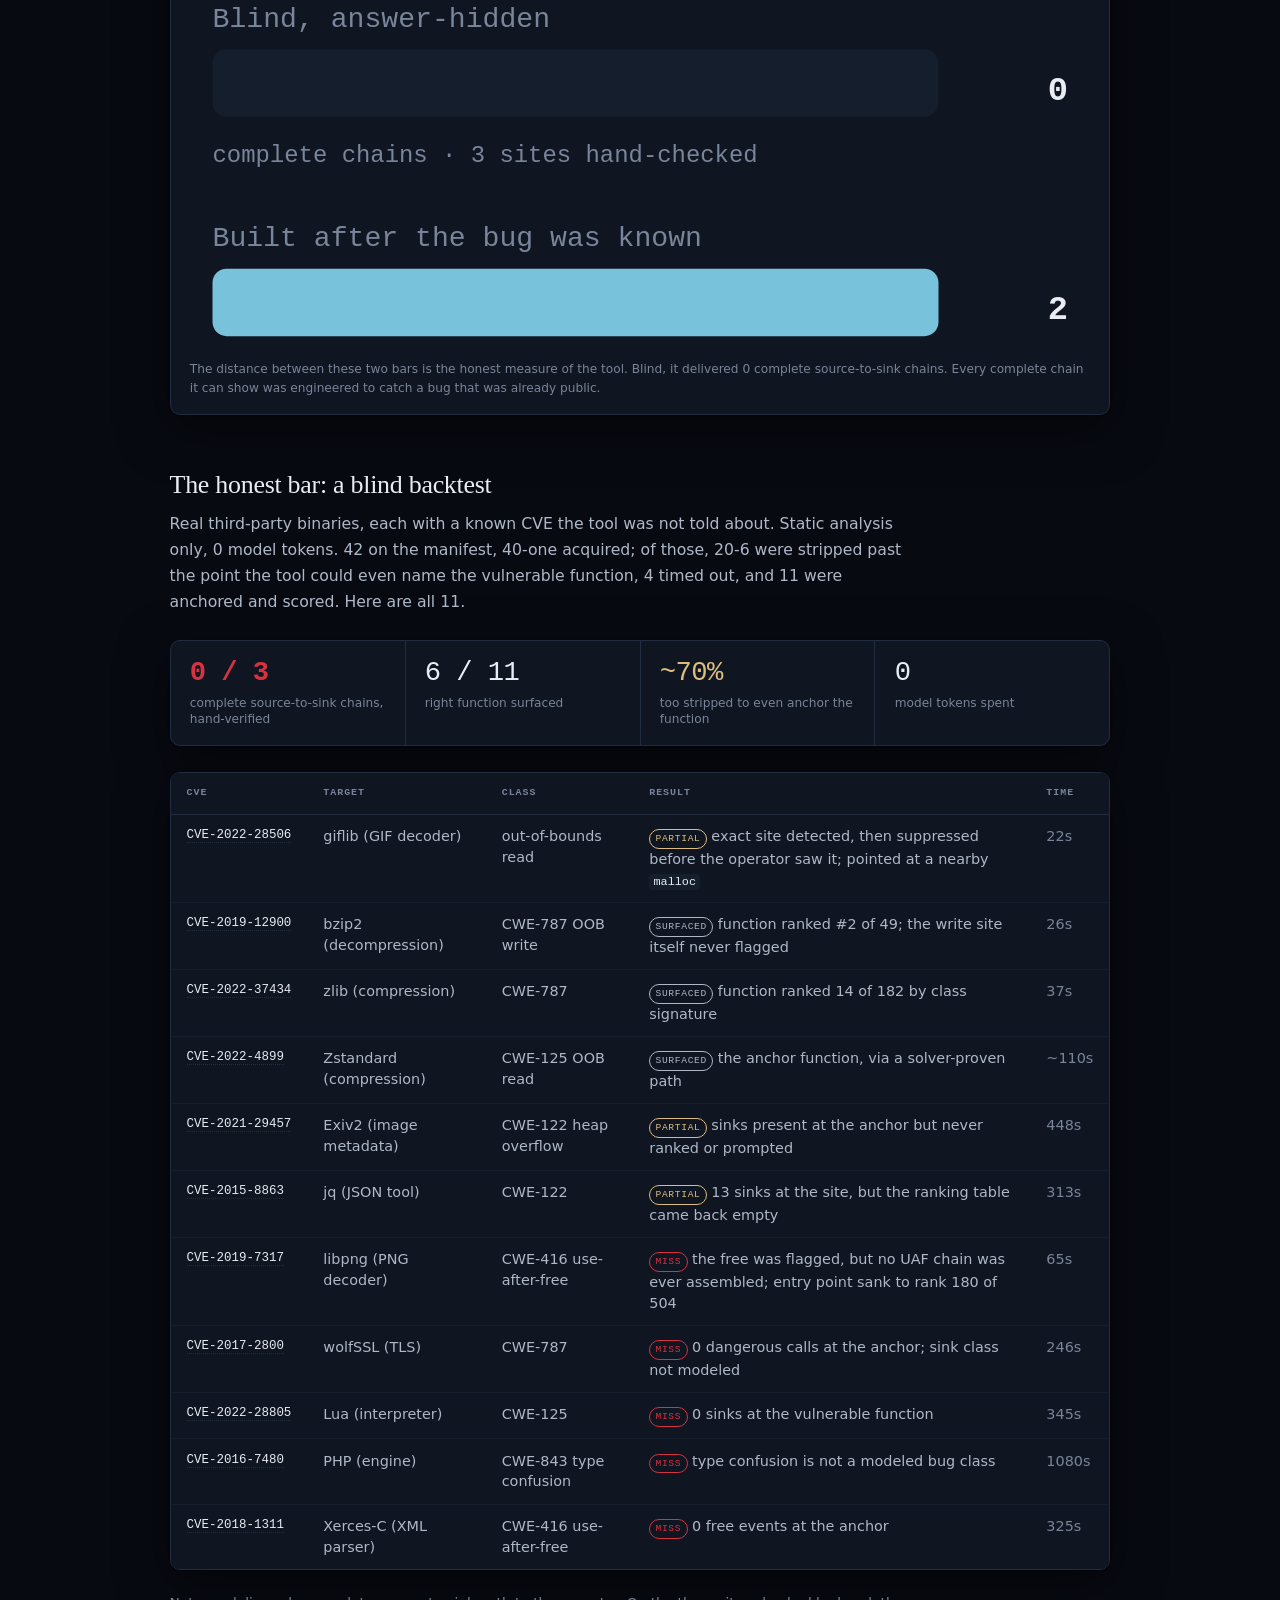
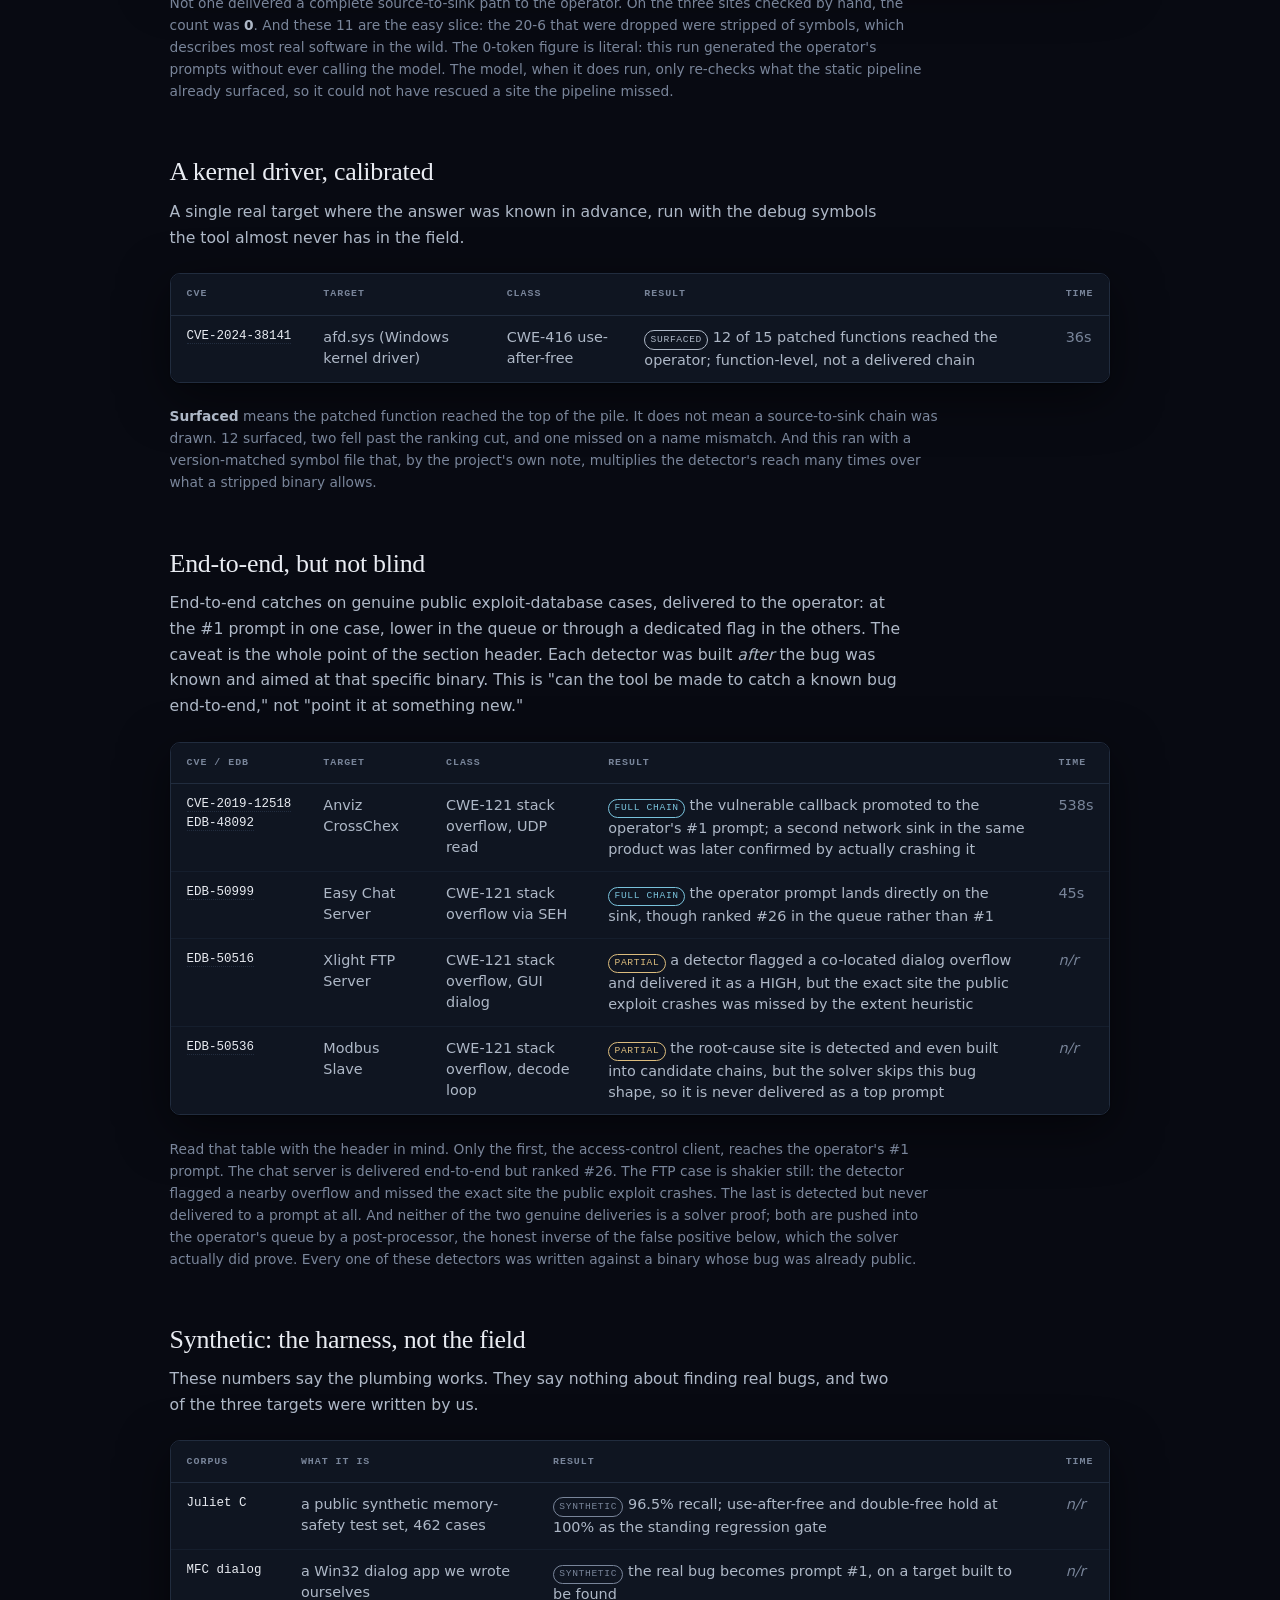
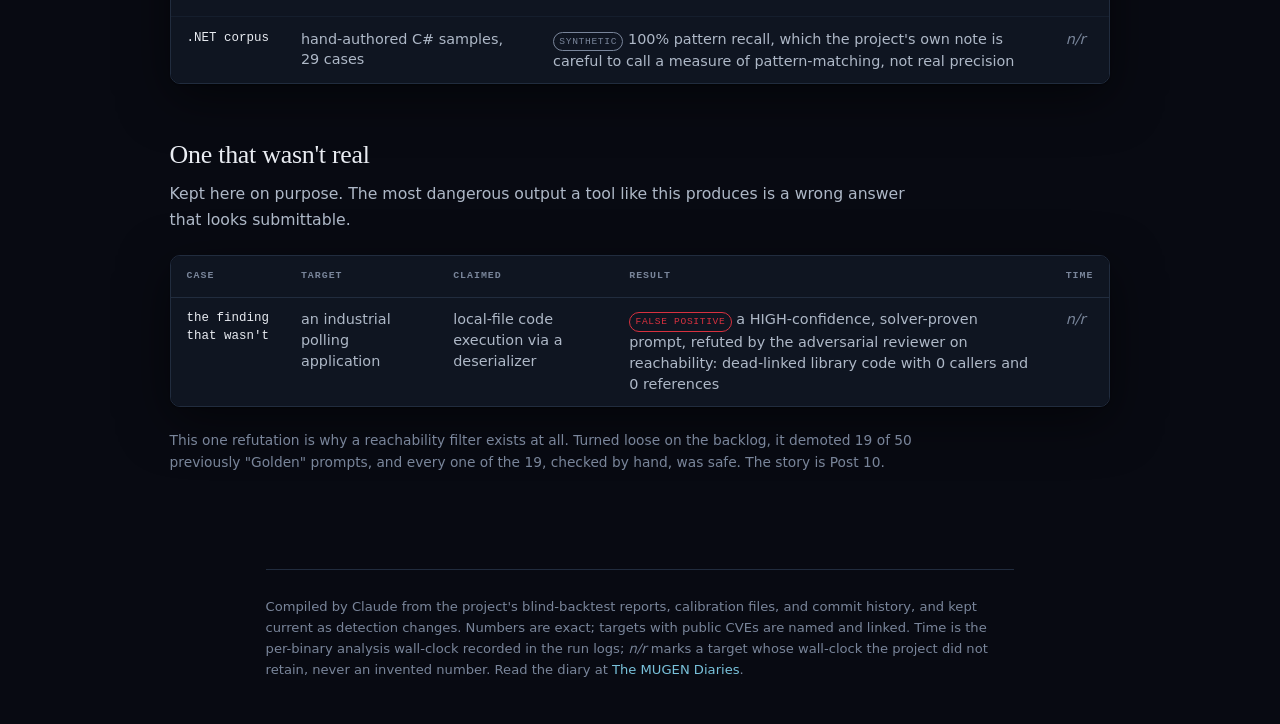
==== commit 30ee9bd9: "Add two April build-log posts + an unnumbered Notepad++ CVE case note New posts: - 06 "New kinds of " ====
--- a/scorecard.html
+++ b/scorecard.html
@@ -6,7 +6,7 @@
 <title>MUGEN Diaries · The Scorecard</title>
 <meta name="description" content="What MUGEN has actually caught, honestly: blind results (0 delivered source-to-sink chains on hand-checked CVE sites), development-target end-to-end wins, synthetic numbers, and one false positive.">
 <link rel="icon" href="data:image/svg+xml,%3Csvg%20xmlns='http://www.w3.org/2000/svg'%20viewBox='0%200%2032%2032'%3E%3Ccircle%20cx='16'%20cy='16'%20r='12'%20fill='none'%20stroke='%2379c2db'%20stroke-width='2'/%3E%3Ccircle%20cx='16'%20cy='16'%20r='5.5'%20fill='%23080a12'/%3E%3C/svg%3E">
-<link rel="stylesheet" href="assets/style.css?v=20260727d">
+<link rel="stylesheet" href="assets/style.css?v=20260729a">
 </head>
 <body>
 
@@ -200,6 +200,6 @@
   </div>
 </footer>
 
-<script src="assets/app.js?v=20260727d"></script>
+<script src="assets/app.js?v=20260729a"></script>
 </body>
 </html>
--- a/assets/style.css
+++ b/assets/style.css
@@ -247,6 +247,15 @@
 /* ---- figures: concept diagrams + hero art ---- */
 figure.figure { margin: 3.6rem 0; }
 figure.figure svg { display: block; width: 100%; height: auto; }
+figure.figure img.shot {
+  display: block; width: 100%; height: auto;
+  border: 1px solid var(--rule); border-radius: 8px;
+  background: var(--ground-2);
+}
+figure.figure .shot-cap-code {
+  display: inline-block; font-family: var(--mono); font-size: 0.9em;
+  color: var(--ink-soft);
+}
 figure.figure figcaption {
   font-family: var(--sans); font-size: 0.82rem; line-height: 1.5;
   color: var(--ink-faint); margin-top: 0.85rem; text-align: center; text-wrap: pretty;
